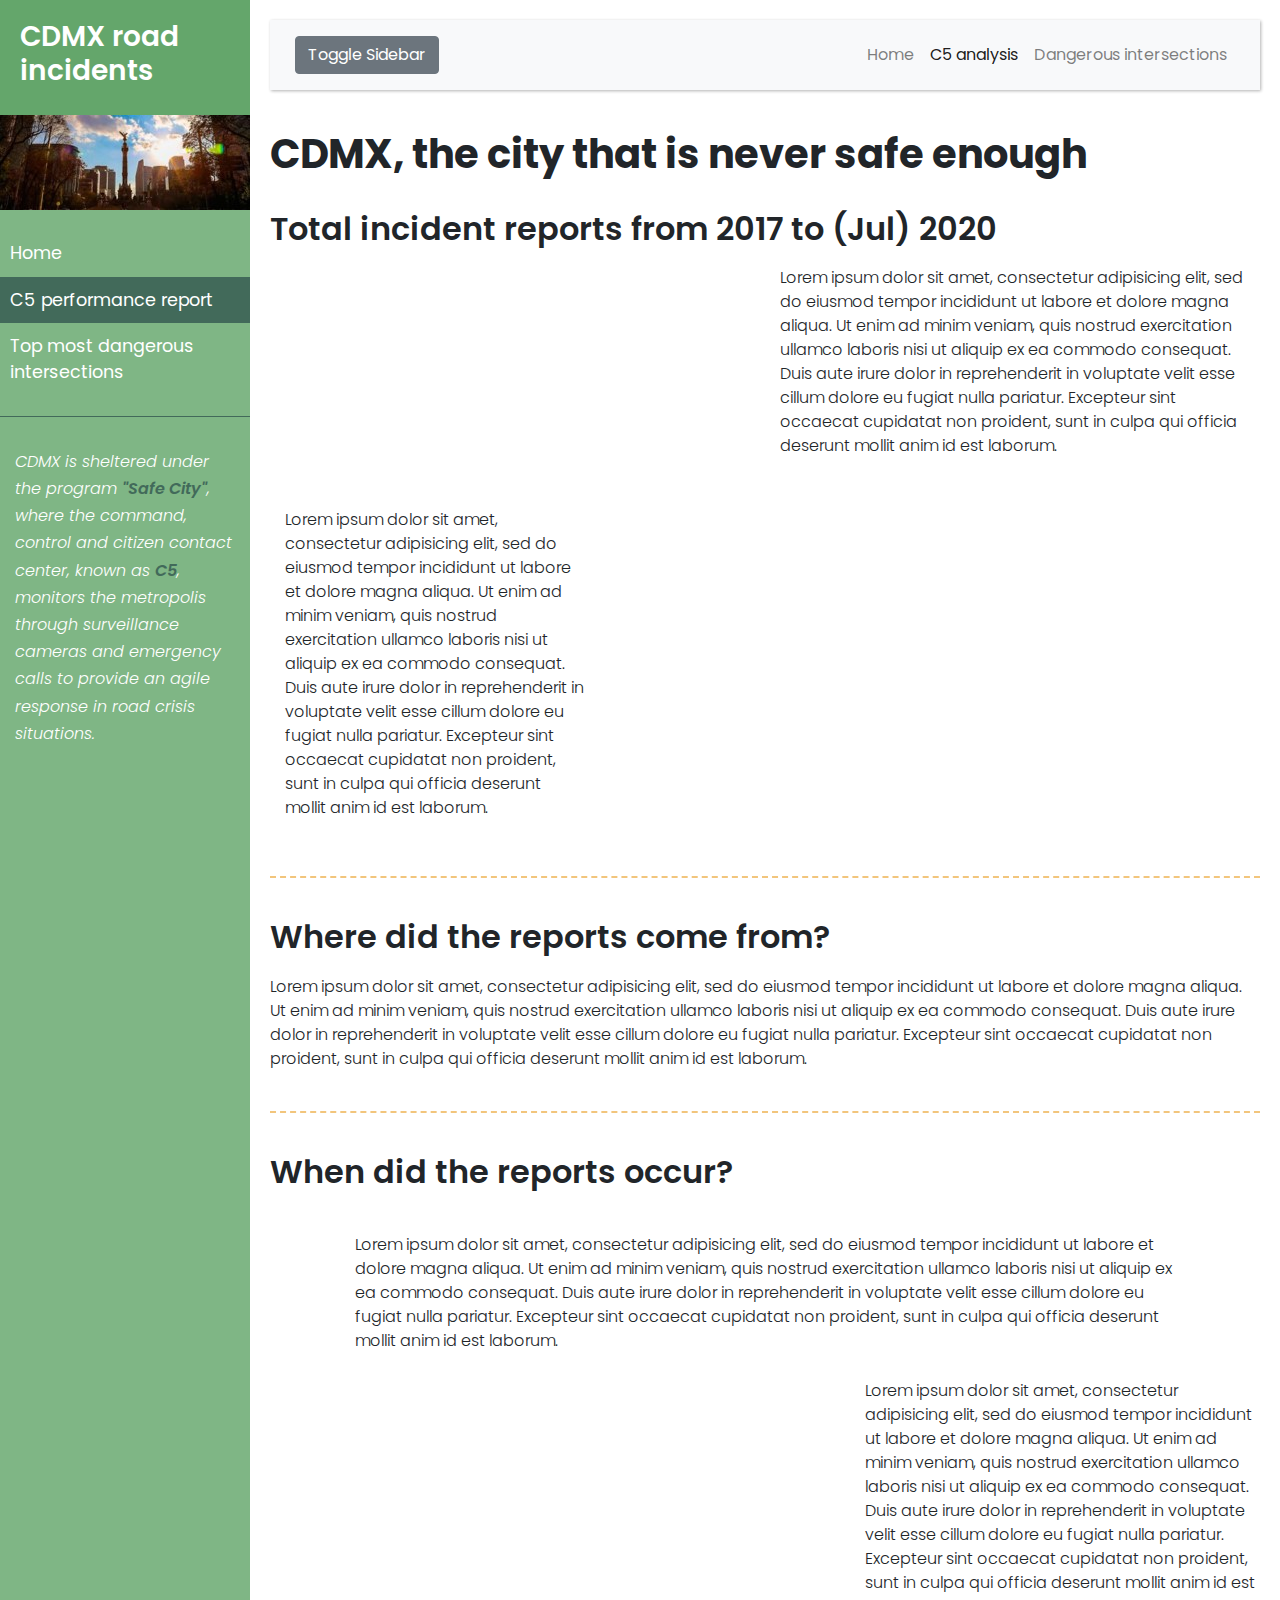
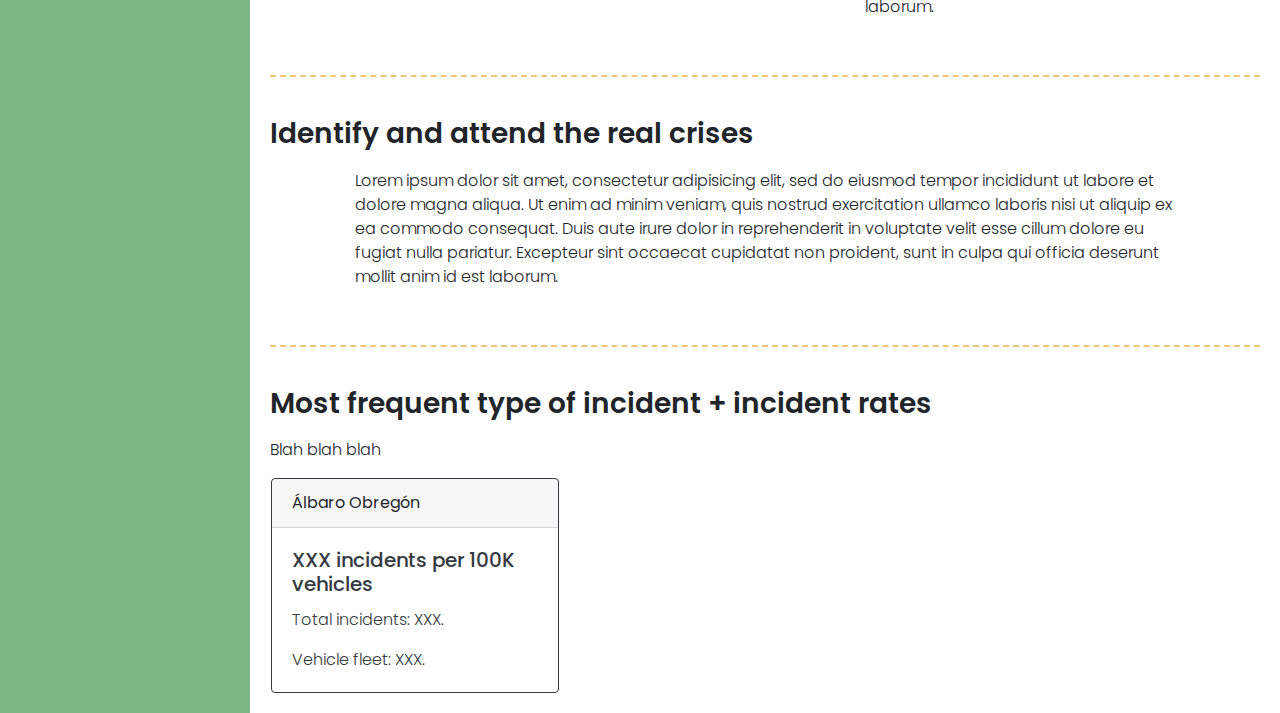
==== analysis.html @ 60d1f29e "html files, plus static" ====
<!DOCTYPE html>
<html lang="en">
<head>
    <meta charset="UTF-8">
    <meta name="viewport" content="width=device-width, initial-scale=1.0">
    <!-- CSS only -->
    <link rel="stylesheet" href="https://stackpath.bootstrapcdn.com/bootstrap/4.5.2/css/bootstrap.min.css" integrity="sha384-JcKb8q3iqJ61gNV9KGb8thSsNjpSL0n8PARn9HuZOnIxN0hoP+VmmDGMN5t9UJ0Z" crossorigin="anonymous">
<link rel="stylesheet" href="static/css/style.css">

<!-- JS, Popper.js, and jQuery -->
<script src="https://code.jquery.com/jquery-3.5.1.slim.min.js" integrity="sha384-DfXdz2htPH0lsSSs5nCTpuj/zy4C+OGpamoFVy38MVBnE+IbbVYUew+OrCXaRkfj" crossorigin="anonymous"></script>
<script src="https://cdn.jsdelivr.net/npm/popper.js@1.16.1/dist/umd/popper.min.js" integrity="sha384-9/reFTGAW83EW2RDu2S0VKaIzap3H66lZH81PoYlFhbGU+6BZp6G7niu735Sk7lN" crossorigin="anonymous"></script>
<script src="https://stackpath.bootstrapcdn.com/bootstrap/4.5.2/js/bootstrap.min.js" integrity="sha384-B4gt1jrGC7Jh4AgTPSdUtOBvfO8shuf57BaghqFfPlYxofvL8/KUEfYiJOMMV+rV" crossorigin="anonymous"></script>
    <title>C5 analysis</title>
</head>
<body>
    <!-- <nav class="navbar navbar-expand-lg navbar-dark bg-primary fixed-top"></nav> -->
    <div class="wrapper">

        <!-- SIDEBAR -->
        <nav id="sidebar">
            <div class="sidebar-header">
                <h3>CDMX road incidents</h3>
            </div>
            <img src="static/assets/cdmx2.jpg" alt="">
            <ul class="list-unstyled components">
                <li>
                    <a href="#">Home</a>
                </li>
                <li class="active">
                    <a href="#">C5 performance report</a>
                </li>
                <li>
                    <a href="#">Top most dangerous intersections</a>
                </li>
            </ul>
            <div>
                <p>CDMX is sheltered under the program <b style="color: #426A5A; font-weight: 600;">"Safe City"</b>, where the command, 
                    control and citizen contact center, known as <b style="color: #426A5A; font-weight: 600;">C5</b>, monitors the metropolis 
                    through surveillance cameras and emergency calls to provide an agile response 
                    in road crisis situations.
                </p>
            </div>
        </nav>
    
        <!-- PAGE CONTENT -->
        <div id="content">
            <!-- NAVBAR-->
            <nav class="navbar navbar-expand-lg navbar-light bg-light">
                <div class="container-fluid">
                    <button type="button" id="sidebarCollapse" class="btn btn-secondary">
                        <span>Toggle Sidebar</span>
                    </button>
                    <button class="btn btn-dark d-inline-block d-lg-none ml-auto" type="button" data-toggle="collapse" data-target="#navbarSupportedContent" aria-controls="navbarSupportedContent" aria-expanded="false" aria-label="Toggle navigation">
                        <svg class="svg-inline--fa fa-align-justify fa-w-14" aria-hidden="true" data-prefix="fas" data-icon="align-justify" role="img" xmlns="http://www.w3.org/2000/svg" viewBox="0 0 448 512" data-fa-i2svg=""><path fill="currentColor" d="M0 84V44c0-8.837 7.163-16 16-16h416c8.837 0 16 7.163 16 16v40c0 8.837-7.163 16-16 16H16c-8.837 0-16-7.163-16-16zm16 144h416c8.837 0 16-7.163 16-16v-40c0-8.837-7.163-16-16-16H16c-8.837 0-16 7.163-16 16v40c0 8.837 7.163 16 16 16zm0 256h416c8.837 0 16-7.163 16-16v-40c0-8.837-7.163-16-16-16H16c-8.837 0-16 7.163-16 16v40c0 8.837 7.163 16 16 16zm0-128h416c8.837 0 16-7.163 16-16v-40c0-8.837-7.163-16-16-16H16c-8.837 0-16 7.163-16 16v40c0 8.837 7.163 16 16 16z"></path></svg><!-- <i class="fas fa-align-justify"></i> -->
                    </button>

                    <div class="collapse navbar-collapse" id="navbarSupportedContent">
                        <ul class="nav navbar-nav ml-auto">
                            <li class="nav-item">
                                <a class="nav-link" href="#">Home</a>
                            </li>
                            <li class="nav-item active">
                                <a class="nav-link" href="#">C5 analysis</a>
                            </li>
                            <li class="nav-item">
                                <a class="nav-link" href="#">Dangerous intersections</a>
                            </li>
                        </ul>
                    </div>
                </div>
            </nav>

            <!-- C5 ANALYSIS-->

            <h1>CDMX, the city that is never safe enough</h1>
            <br>
            <h2>Total incident reports from 2017 to (Jul) 2020</h2>
            <div class="container">

                <div class="row">
                    <div class="col-md-6">
                        <div class='tableauPlaceholder' id='viz1598676730925' style='position: relative'><noscript><a href='#'><img alt=' ' src='https:&#47;&#47;public.tableau.com&#47;static&#47;images&#47;Ra&#47;Radials_FV&#47;radial_year&#47;1_rss.png' style='border: none' /></a></noscript><object class='tableauViz'  style='display:none;'><param name='host_url' value='https%3A%2F%2Fpublic.tableau.com%2F' /> <param name='embed_code_version' value='3' /> <param name='site_root' value='' /><param name='name' value='Radials_FV&#47;radial_year' /><param name='tabs' value='no' /><param name='toolbar' value='no' /><param name='static_image' value='https:&#47;&#47;public.tableau.com&#47;static&#47;images&#47;Ra&#47;Radials_FV&#47;radial_year&#47;1.png' /> <param name='animate_transition' value='yes' /><param name='display_static_image' value='no' /><param name='display_spinner' value='no' /><param name='display_overlay' value='no' /><param name='display_count' value='no' /><param name='language' value='en' /><param name='filter' value='publish=no' /></object></div>                <script type='text/javascript'>                    var divElement = document.getElementById('viz1598676730925');                    var vizElement = divElement.getElementsByTagName('object')[0];                    vizElement.style.width='507px';vizElement.style.height='507px';                    var scriptElement = document.createElement('script');                    scriptElement.src = 'https://public.tableau.com/javascripts/api/viz_v1.js';                    vizElement.parentNode.insertBefore(scriptElement, vizElement);                </script>
                    </div>
                    <div class="col-md-6 my-auto">
                        <p>Lorem ipsum dolor sit amet, consectetur adipisicing elit, sed do eiusmod
                            tempor incididunt ut labore et dolore magna aliqua. Ut enim ad minim veniam, 
                            quis nostrud exercitation ullamco laboris nisi ut aliquip ex ea commodo consequat. 
                            Duis aute irure dolor in reprehenderit in voluptate velit esse cillum dolore eu 
                            fugiat nulla pariatur. Excepteur sint occaecat cupidatat non proident, sunt in 
                            culpa qui officia deserunt mollit anim id est laborum.
                       </p>
                    </div>
                </div>
                <br>
                <div class="row">
                    <div class="col-md-4 my-auto">
                        <p>Lorem ipsum dolor sit amet, consectetur adipisicing elit, sed do eiusmod
                             tempor incididunt ut labore et dolore magna aliqua. Ut enim ad minim veniam, 
                             quis nostrud exercitation ullamco laboris nisi ut aliquip ex ea commodo consequat. 
                             Duis aute irure dolor in reprehenderit in voluptate velit esse cillum dolore eu 
                             fugiat nulla pariatur. Excepteur sint occaecat cupidatat non proident, sunt in 
                             culpa qui officia deserunt mollit anim id est laborum.
                        </p>
                    </div>
                    <div class="col-md-8">
                        <div class='tableauPlaceholder' id='viz1598669235668' style='position: relative'><noscript><a href='#'><img alt=' ' src='https:&#47;&#47;public.tableau.com&#47;static&#47;images&#47;Ra&#47;Radials_FV&#47;radial_class&#47;1_rss.png' style='border: none' /></a></noscript><object class='tableauViz'  style='display:none;'><param name='host_url' value='https%3A%2F%2Fpublic.tableau.com%2F' /> <param name='embed_code_version' value='3' /> <param name='site_root' value='' /><param name='name' value='Radials_FV&#47;radial_class' /><param name='tabs' value='no' /><param name='toolbar' value='yes' /><param name='static_image' value='https:&#47;&#47;public.tableau.com&#47;static&#47;images&#47;Ra&#47;Radials_FV&#47;radial_class&#47;1.png' /> <param name='animate_transition' value='yes' /><param name='display_static_image' value='yes' /><param name='display_spinner' value='yes' /><param name='display_overlay' value='yes' /><param name='display_count' value='yes' /><param name='language' value='es' /><param name='filter' value='publish=yes' /></object></div>                <script type='text/javascript'>                    var divElement = document.getElementById('viz1598669235668');                    var vizElement = divElement.getElementsByTagName('object')[0];                    vizElement.style.width='100%';vizElement.style.height=(divElement.offsetWidth*0.75)+'px';                    var scriptElement = document.createElement('script');                    scriptElement.src = 'https://public.tableau.com/javascripts/api/viz_v1.js';                    vizElement.parentNode.insertBefore(scriptElement, vizElement);                </script>
                    </div>
                </div>
            </div>
            
            
            <div class="line"></div>

            <h2>Where did the reports come from?</h2>
            <div class="row">
                <div class="col-md-6 mx-auto">
                    <div class='tableauPlaceholder' id='viz1598680103044' style='position: relative'><noscript><a href='#'><img alt=' ' src='https:&#47;&#47;public.tableau.com&#47;static&#47;images&#47;cd&#47;cdmx_incidents_1720&#47;aid_channel&#47;1_rss.png' style='border: none' /></a></noscript><object class='tableauViz'  style='display:none;'><param name='host_url' value='https%3A%2F%2Fpublic.tableau.com%2F' /> <param name='embed_code_version' value='3' /> <param name='site_root' value='' /><param name='name' value='cdmx_incidents_1720&#47;aid_channel' /><param name='tabs' value='no' /><param name='toolbar' value='yes' /><param name='static_image' value='https:&#47;&#47;public.tableau.com&#47;static&#47;images&#47;cd&#47;cdmx_incidents_1720&#47;aid_channel&#47;1.png' /> <param name='animate_transition' value='yes' /><param name='display_static_image' value='yes' /><param name='display_spinner' value='yes' /><param name='display_overlay' value='yes' /><param name='display_count' value='yes' /><param name='language' value='es' /></object></div>                <script type='text/javascript'>                    var divElement = document.getElementById('viz1598680103044');                    var vizElement = divElement.getElementsByTagName('object')[0];                    vizElement.style.width='100%';vizElement.style.height=(divElement.offsetWidth*0.75)+'px';                    var scriptElement = document.createElement('script');                    scriptElement.src = 'https://public.tableau.com/javascripts/api/viz_v1.js';                    vizElement.parentNode.insertBefore(scriptElement, vizElement);                </script>
                </div>
            </div>
            <p>Lorem ipsum dolor sit amet, consectetur adipisicing elit, sed do eiusmod tempor incididunt ut
                 labore et dolore magna aliqua. Ut enim ad minim veniam, quis nostrud exercitation ullamco 
                 laboris nisi ut aliquip ex ea commodo consequat. Duis aute irure dolor in reprehenderit in
                  voluptate velit esse cillum dolore eu fugiat nulla pariatur. Excepteur sint occaecat cupidatat 
                  non proident, sunt in culpa qui officia deserunt mollit anim id est laborum.</p>

            <div class="line"></div>

            <h2>When did the reports occur?</h2>
            <div class="row">
                <div class="col-md-12 mx-auto">
                    <div class='tableauPlaceholder' id='viz1598680980077' style='position: relative'><noscript><a href='#'><img alt=' ' src='https:&#47;&#47;public.tableau.com&#47;static&#47;images&#47;cd&#47;cdmx_incidents_1720&#47;emergency_month&#47;1_rss.png' style='border: none' /></a></noscript><object class='tableauViz'  style='display:none;'><param name='host_url' value='https%3A%2F%2Fpublic.tableau.com%2F' /> <param name='embed_code_version' value='3' /> <param name='site_root' value='' /><param name='name' value='cdmx_incidents_1720&#47;emergency_month' /><param name='tabs' value='no' /><param name='toolbar' value='yes' /><param name='static_image' value='https:&#47;&#47;public.tableau.com&#47;static&#47;images&#47;cd&#47;cdmx_incidents_1720&#47;emergency_month&#47;1.png' /> <param name='animate_transition' value='yes' /><param name='display_static_image' value='yes' /><param name='display_spinner' value='yes' /><param name='display_overlay' value='yes' /><param name='display_count' value='yes' /><param name='language' value='es' /><param name='filter' value='publish=yes' /></object></div>                <script type='text/javascript'>                    var divElement = document.getElementById('viz1598680980077');                    var vizElement = divElement.getElementsByTagName('object')[0];                    vizElement.style.width='1000px';vizElement.style.height=(divElement.offsetWidth*0.5)+'px';                    var scriptElement = document.createElement('script');                    scriptElement.src = 'https://public.tableau.com/javascripts/api/viz_v1.js';                    vizElement.parentNode.insertBefore(scriptElement, vizElement);                </script>
                </div>
            </div>
            <br>
            <div class="row">
                <div class="col-md-10 mx-auto">
                    <p>Lorem ipsum dolor sit amet, consectetur adipisicing elit, sed do eiusmod tempor incididunt ut 
                        labore et dolore magna aliqua. Ut enim ad minim veniam, quis nostrud exercitation ullamco 
                        laboris nisi ut aliquip ex ea commodo consequat. Duis aute irure dolor in reprehenderit in 
                        voluptate velit esse cillum dolore eu fugiat nulla pariatur. Excepteur sint occaecat cupidatat 
                        non proident, sunt in culpa qui officia deserunt mollit anim id est laborum.</p>
                </div>
            </div>

            <div class="row">
                <div class="col-md-7">
                    <div class='tableauPlaceholder' id='viz1598681208958' style='position: relative'><noscript><a href='#'><img alt=' ' src='https:&#47;&#47;public.tableau.com&#47;static&#47;images&#47;cd&#47;cdmx_incidents_1720&#47;emergency_hour&#47;1_rss.png' style='border: none' /></a></noscript><object class='tableauViz'  style='display:none;'><param name='host_url' value='https%3A%2F%2Fpublic.tableau.com%2F' /> <param name='embed_code_version' value='3' /> <param name='site_root' value='' /><param name='name' value='cdmx_incidents_1720&#47;emergency_hour' /><param name='tabs' value='no' /><param name='toolbar' value='yes' /><param name='static_image' value='https:&#47;&#47;public.tableau.com&#47;static&#47;images&#47;cd&#47;cdmx_incidents_1720&#47;emergency_hour&#47;1.png' /> <param name='animate_transition' value='yes' /><param name='display_static_image' value='yes' /><param name='display_spinner' value='yes' /><param name='display_overlay' value='yes' /><param name='display_count' value='yes' /><param name='language' value='es' /><param name='filter' value='publish=yes' /></object></div>                <script type='text/javascript'>                    var divElement = document.getElementById('viz1598681208958');                    var vizElement = divElement.getElementsByTagName('object')[0];                    vizElement.style.width='100%';vizElement.style.height=(divElement.offsetWidth*0.6)+'px';                    var scriptElement = document.createElement('script');                    scriptElement.src = 'https://public.tableau.com/javascripts/api/viz_v1.js';                    vizElement.parentNode.insertBefore(scriptElement, vizElement);                </script>

                </div>
                <div class="col-md-5 my-auto">
                    <p>Lorem ipsum dolor sit amet, consectetur adipisicing elit, sed do eiusmod tempor 
                        incididunt ut labore et dolore magna aliqua. Ut enim ad minim veniam, quis nostrud 
                        exercitation ullamco laboris nisi ut aliquip ex ea commodo consequat. Duis aute 
                        irure dolor in reprehenderit in voluptate velit esse cillum dolore eu fugiat nulla 
                        pariatur. Excepteur sint occaecat cupidatat non proident, sunt in culpa qui officia 
                        deserunt mollit anim id est laborum.</p>

                </div>
            </div>

            <div class="line"></div>

            <h3>Identify and attend the real crises</h3>
            <div class="row">
                <div class="col-md-12">
                    <div class='tableauPlaceholder' id='viz1598716352541' style='position: relative'><noscript><a href='#'><img alt=' ' src='https:&#47;&#47;public.tableau.com&#47;static&#47;images&#47;cd&#47;cdmx_incidents_1720&#47;_reports&#47;1_rss.png' style='border: none' /></a></noscript><object class='tableauViz'  style='display:none;'><param name='host_url' value='https%3A%2F%2Fpublic.tableau.com%2F' /> <param name='embed_code_version' value='3' /> <param name='site_root' value='' /><param name='name' value='cdmx_incidents_1720&#47;_reports' /><param name='tabs' value='no' /><param name='toolbar' value='yes' /><param name='static_image' value='https:&#47;&#47;public.tableau.com&#47;static&#47;images&#47;cd&#47;cdmx_incidents_1720&#47;_reports&#47;1.png' /> <param name='animate_transition' value='yes' /><param name='display_static_image' value='yes' /><param name='display_spinner' value='yes' /><param name='display_overlay' value='yes' /><param name='display_count' value='yes' /><param name='language' value='es' /><param name='filter' value='publish=yes' /></object></div>                <script type='text/javascript'>                    var divElement = document.getElementById('viz1598716352541');                    var vizElement = divElement.getElementsByTagName('object')[0];                    vizElement.style.width='100%';vizElement.style.height=(divElement.offsetWidth*0.33)+'px';                    var scriptElement = document.createElement('script');                    scriptElement.src = 'https://public.tableau.com/javascripts/api/viz_v1.js';                    vizElement.parentNode.insertBefore(scriptElement, vizElement);                </script>
                </div>
            </div>
            <div class="row">
                <div class="col-md-12">
                    <div class='tableauPlaceholder' id='viz1598716733438' style='position: relative'><noscript><a href='#'><img alt=' ' src='https:&#47;&#47;public.tableau.com&#47;static&#47;images&#47;cd&#47;cdmx_incidents_1720&#47;_time&#47;1_rss.png' style='border: none' /></a></noscript><object class='tableauViz'  style='display:none;'><param name='host_url' value='https%3A%2F%2Fpublic.tableau.com%2F' /> <param name='embed_code_version' value='3' /> <param name='site_root' value='' /><param name='name' value='cdmx_incidents_1720&#47;_time' /><param name='tabs' value='no' /><param name='toolbar' value='yes' /><param name='static_image' value='https:&#47;&#47;public.tableau.com&#47;static&#47;images&#47;cd&#47;cdmx_incidents_1720&#47;_time&#47;1.png' /> <param name='animate_transition' value='yes' /><param name='display_static_image' value='yes' /><param name='display_spinner' value='yes' /><param name='display_overlay' value='yes' /><param name='display_count' value='yes' /><param name='language' value='es' /></object></div>                <script type='text/javascript'>                    var divElement = document.getElementById('viz1598716733438');                    var vizElement = divElement.getElementsByTagName('object')[0];                    vizElement.style.width='100%';vizElement.style.height=(divElement.offsetWidth*0.33)+'px';                    var scriptElement = document.createElement('script');                    scriptElement.src = 'https://public.tableau.com/javascripts/api/viz_v1.js';                    vizElement.parentNode.insertBefore(scriptElement, vizElement);                </script>
                </div>
            </div>
            <div class="row">
                <div class="col-md-10 mx-auto">
                    <p>Lorem ipsum dolor sit amet, consectetur adipisicing elit, sed do eiusmod tempor 
                        incididunt ut labore et dolore magna aliqua. Ut enim ad minim veniam, quis nostrud exercitation 
                        ullamco laboris nisi ut aliquip ex ea commodo consequat. Duis aute irure dolor in 
                        reprehenderit in voluptate velit esse cillum dolore eu fugiat nulla pariatur. Excepteur 
                        sint occaecat cupidatat non proident, sunt in culpa qui officia deserunt mollit anim id 
                        est laborum.
                    </p>
                </div>
            </div>

            <div class="line"></div>

            <h3>Most frequent type of incident + incident rates</h3>
            <div class="row">
                <div class="col-md-1"></div>
                <div class="col-md-5">
                    <div class='tableauPlaceholder' id='viz1598720124982' style='position: relative'><noscript><a href='#'><img alt=' ' src='https:&#47;&#47;public.tableau.com&#47;static&#47;images&#47;wa&#47;waffle_incidents&#47;waffle17-19&#47;1_rss.png' style='border: none' /></a></noscript><object class='tableauViz'  style='display:none;'><param name='host_url' value='https%3A%2F%2Fpublic.tableau.com%2F' /> <param name='embed_code_version' value='3' /> <param name='site_root' value='' /><param name='name' value='waffle_incidents&#47;waffle17-19' /><param name='tabs' value='no' /><param name='toolbar' value='yes' /><param name='static_image' value='https:&#47;&#47;public.tableau.com&#47;static&#47;images&#47;wa&#47;waffle_incidents&#47;waffle17-19&#47;1.png' /> <param name='animate_transition' value='yes' /><param name='display_static_image' value='yes' /><param name='display_spinner' value='yes' /><param name='display_overlay' value='yes' /><param name='display_count' value='yes' /><param name='language' value='es' /><param name='filter' value='publish=yes' /></object></div>                <script type='text/javascript'>                    var divElement = document.getElementById('viz1598720124982');                    var vizElement = divElement.getElementsByTagName('object')[0];                    vizElement.style.width='100%';vizElement.style.height=(divElement.offsetWidth*0.75)+'px';                    var scriptElement = document.createElement('script');                    scriptElement.src = 'https://public.tableau.com/javascripts/api/viz_v1.js';                    vizElement.parentNode.insertBefore(scriptElement, vizElement);                </script>

                </div>
                <div class="col-md-5">
                    <div class='tableauPlaceholder' id='viz1598720246708' style='position: relative'><noscript><a href='#'><img alt=' ' src='https:&#47;&#47;public.tableau.com&#47;static&#47;images&#47;wa&#47;waffle_incidents&#47;waffle20&#47;1_rss.png' style='border: none' /></a></noscript><object class='tableauViz'  style='display:none;'><param name='host_url' value='https%3A%2F%2Fpublic.tableau.com%2F' /> <param name='embed_code_version' value='3' /> <param name='site_root' value='' /><param name='name' value='waffle_incidents&#47;waffle20' /><param name='tabs' value='no' /><param name='toolbar' value='yes' /><param name='static_image' value='https:&#47;&#47;public.tableau.com&#47;static&#47;images&#47;wa&#47;waffle_incidents&#47;waffle20&#47;1.png' /> <param name='animate_transition' value='yes' /><param name='display_static_image' value='yes' /><param name='display_spinner' value='yes' /><param name='display_overlay' value='yes' /><param name='display_count' value='yes' /><param name='language' value='es' /><param name='filter' value='publish=yes' /></object></div>                <script type='text/javascript'>                    var divElement = document.getElementById('viz1598720246708');                    var vizElement = divElement.getElementsByTagName('object')[0];                    vizElement.style.width='100%';vizElement.style.height=(divElement.offsetWidth*0.75)+'px';                    var scriptElement = document.createElement('script');                    scriptElement.src = 'https://public.tableau.com/javascripts/api/viz_v1.js';                    vizElement.parentNode.insertBefore(scriptElement, vizElement);                </script>
                </div>
                <div class="col-md-1"></div>
            </div>
            <div class="row">
                <div class="col-md-8">
                    <p>Blah blah blah</p>
                </div>
            </div>
            <div class="row">
                <div class="card border-dark mx-3" style="max-width: 18rem;">
                    <div class="card-header">Álbaro Obregón</div>
                    <div class="card-body text-dark">
                      <h5 class="card-title">XXX incidents per 100K vehicles</h5>
                      <p class="card-text">Total incidents: XXX.</p>
                      <p class="card-text">Vehicle fleet: XXX.</p>
                    </div>
                  </div>
            </div>


            
        </div>
    
    </div>   

    <script type="text/javascript">
        $(document).ready(function () {
            $('#sidebarCollapse').on('click', function () {
                $('#sidebar').toggleClass('active');
            });
        });
    </script>



</body>
</html>
---- static/css/style.css ----
@import url('https://fonts.googleapis.com/css2?family=Poppins:ital,wght@0,100;0,200;0,300;0,400;0,500;0,600;0,700;1,200;1,300;1,400&display=swap');


body {
    font-family: 'Poppins', sans-serif;
    background: ##ededed;
}

h1 {
    font-family: 'Poppins', sans-serif;
    font-weight: 700;
}

h2, h3 {
    font-family: 'Poppins', sans-serif;
    font-weight: 600;
}

p {
    font-family: 'Poppins', sans-serif;
    font-weight: 300;
    margin-top: 10px;
}

.container {
    margin: 0px;
}

.navbar {
    padding: 15px 10px;
    background: #fff;
    border: none;
    border-radius: 0;
    margin-bottom: 40px;
    box-shadow: 1px 1px 3px rgba(0, 0, 0, 0.3);
}

.line {
    width: 100%;
    height: 1px;
    border-bottom: 2px dashed #F2C57C;
    margin: 40px 0;
}


/* === SIDEBAR STYLING === */

.wrapper{
    display: flex;
    width: 100%;
    align-items: stretch;
}

#sidebar {
    min-width: 250px;
    max-width: 250px;
    min-height: 100vh;
    background: #7FB685;
    color: #fff;
    transition: all 0.3s;
}

#sidebar.active {
    margin-left: -250px;
}

#sidebar .sidebar-header {
    padding: 20px;
    background: #64A66B;
}

#sidebar p {
    font-family: 'Poppins', sans-serif;
    font-style: italic;
    font-size: 1em;
    font-weight: 300;
    line-height: 1.7em;
    color: #ffffff;
    padding: 15px;
}

#sidebar ul.components {
    padding: 20px 0;
    border-bottom: 1px solid #426A5A;
}

#sidebar ul p {
    color: #fff;
    padding: 15px;
}

/* !!! */
#sidebar ul li a {
    padding: 10px;
    font-size: 1.1em;
    display: block;
}

#sidebar ul li a:hover {
    color: #7FB685;
    background: #426A5A;
}

#sidebar ul li.active > a, a[aria-expanded="true"] {
    color: #fff;
    background: #426A5A;
}

a, a:hover, a:focus {
    color: inherit;
    text-decoration: none;
    transition: all 0.3s;
}

/* === CONTENT === */
#content {
    width: 100%;
    padding: 20px;
    min-height: 100vh;
    transition: all 0.3s;
}


/* === MEDIA === */

@media (max-width: 768px) {
    #sidebar {
        margin-left: -250px;
    }
    #sidebar.active {
        margin-left: 0;
    }
}
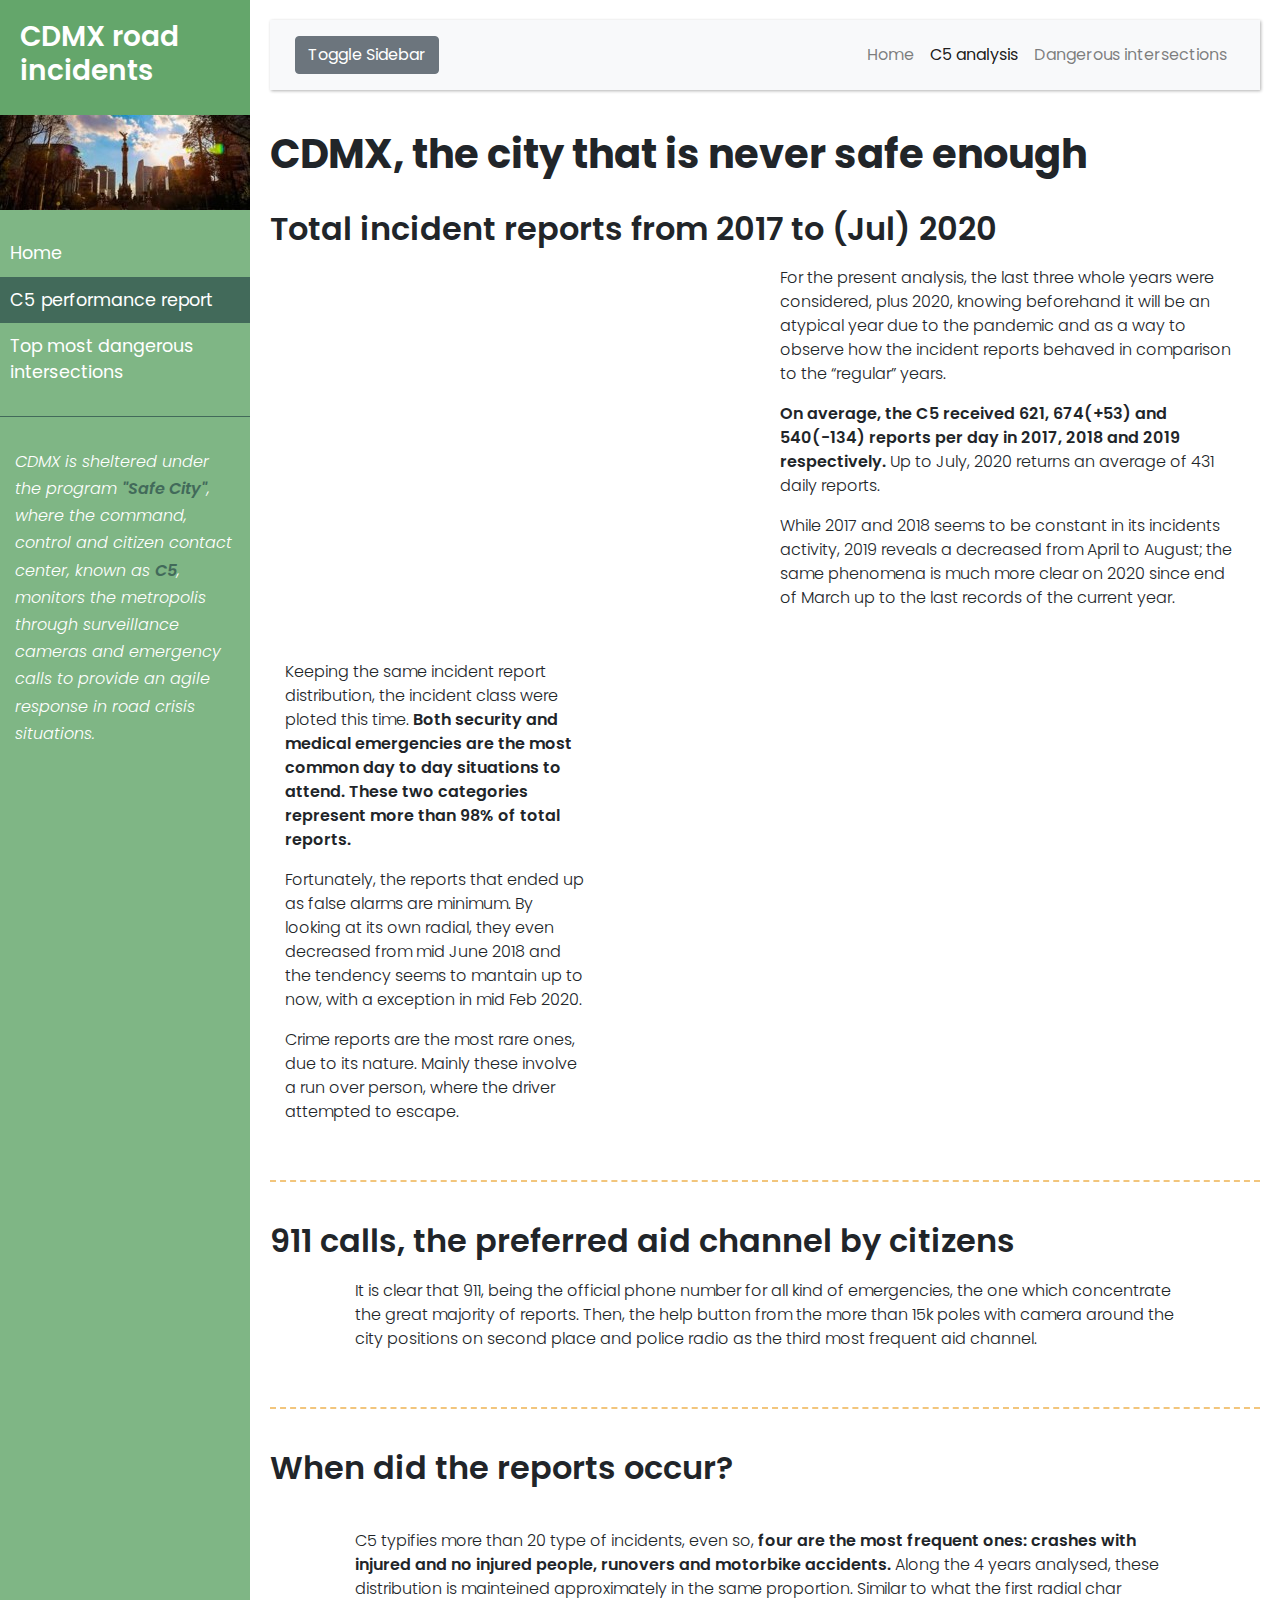
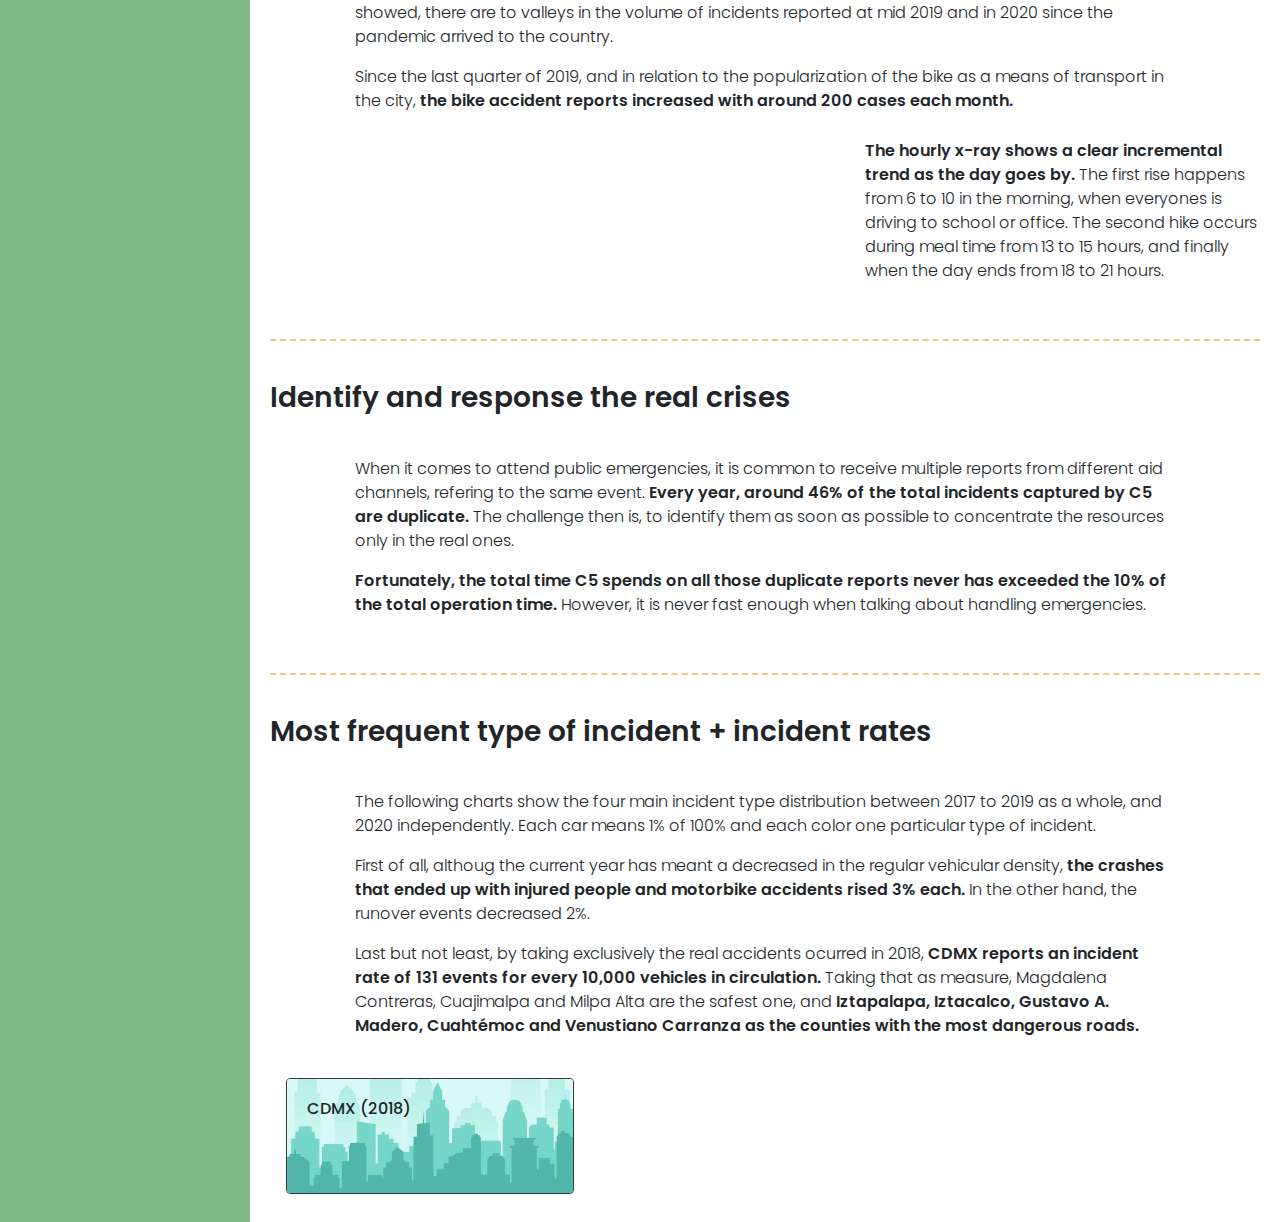
==== commit d12795af: "analysis page completed" ====
--- a/analysis.html
+++ b/analysis.html
@@ -5,12 +5,13 @@
     <meta name="viewport" content="width=device-width, initial-scale=1.0">
     <!-- CSS only -->
     <link rel="stylesheet" href="https://stackpath.bootstrapcdn.com/bootstrap/4.5.2/css/bootstrap.min.css" integrity="sha384-JcKb8q3iqJ61gNV9KGb8thSsNjpSL0n8PARn9HuZOnIxN0hoP+VmmDGMN5t9UJ0Z" crossorigin="anonymous">
-<link rel="stylesheet" href="static/css/style.css">
-
-<!-- JS, Popper.js, and jQuery -->
-<script src="https://code.jquery.com/jquery-3.5.1.slim.min.js" integrity="sha384-DfXdz2htPH0lsSSs5nCTpuj/zy4C+OGpamoFVy38MVBnE+IbbVYUew+OrCXaRkfj" crossorigin="anonymous"></script>
-<script src="https://cdn.jsdelivr.net/npm/popper.js@1.16.1/dist/umd/popper.min.js" integrity="sha384-9/reFTGAW83EW2RDu2S0VKaIzap3H66lZH81PoYlFhbGU+6BZp6G7niu735Sk7lN" crossorigin="anonymous"></script>
-<script src="https://stackpath.bootstrapcdn.com/bootstrap/4.5.2/js/bootstrap.min.js" integrity="sha384-B4gt1jrGC7Jh4AgTPSdUtOBvfO8shuf57BaghqFfPlYxofvL8/KUEfYiJOMMV+rV" crossorigin="anonymous"></script>
+    <link rel="stylesheet" href="static/css/style.css">
+
+    <!-- JS, Popper.js, and jQuery -->
+    <script src="https://code.jquery.com/jquery-3.5.1.slim.min.js" integrity="sha384-DfXdz2htPH0lsSSs5nCTpuj/zy4C+OGpamoFVy38MVBnE+IbbVYUew+OrCXaRkfj" crossorigin="anonymous"></script>
+    <script src="https://cdn.jsdelivr.net/npm/popper.js@1.16.1/dist/umd/popper.min.js" integrity="sha384-9/reFTGAW83EW2RDu2S0VKaIzap3H66lZH81PoYlFhbGU+6BZp6G7niu735Sk7lN" crossorigin="anonymous"></script>
+    <script src="https://stackpath.bootstrapcdn.com/bootstrap/4.5.2/js/bootstrap.min.js" integrity="sha384-B4gt1jrGC7Jh4AgTPSdUtOBvfO8shuf57BaghqFfPlYxofvL8/KUEfYiJOMMV+rV" crossorigin="anonymous"></script>
+    <script src="https://d3js.org/d3.v5.min.js"></script>
     <title>C5 analysis</title>
 </head>
 <body>
@@ -83,103 +84,100 @@
                         <div class='tableauPlaceholder' id='viz1598676730925' style='position: relative'><noscript><a href='#'><img alt=' ' src='https:&#47;&#47;public.tableau.com&#47;static&#47;images&#47;Ra&#47;Radials_FV&#47;radial_year&#47;1_rss.png' style='border: none' /></a></noscript><object class='tableauViz'  style='display:none;'><param name='host_url' value='https%3A%2F%2Fpublic.tableau.com%2F' /> <param name='embed_code_version' value='3' /> <param name='site_root' value='' /><param name='name' value='Radials_FV&#47;radial_year' /><param name='tabs' value='no' /><param name='toolbar' value='no' /><param name='static_image' value='https:&#47;&#47;public.tableau.com&#47;static&#47;images&#47;Ra&#47;Radials_FV&#47;radial_year&#47;1.png' /> <param name='animate_transition' value='yes' /><param name='display_static_image' value='no' /><param name='display_spinner' value='no' /><param name='display_overlay' value='no' /><param name='display_count' value='no' /><param name='language' value='en' /><param name='filter' value='publish=no' /></object></div>                <script type='text/javascript'>                    var divElement = document.getElementById('viz1598676730925');                    var vizElement = divElement.getElementsByTagName('object')[0];                    vizElement.style.width='507px';vizElement.style.height='507px';                    var scriptElement = document.createElement('script');                    scriptElement.src = 'https://public.tableau.com/javascripts/api/viz_v1.js';                    vizElement.parentNode.insertBefore(scriptElement, vizElement);                </script>
                     </div>
                     <div class="col-md-6 my-auto">
-                        <p>Lorem ipsum dolor sit amet, consectetur adipisicing elit, sed do eiusmod
-                            tempor incididunt ut labore et dolore magna aliqua. Ut enim ad minim veniam, 
-                            quis nostrud exercitation ullamco laboris nisi ut aliquip ex ea commodo consequat. 
-                            Duis aute irure dolor in reprehenderit in voluptate velit esse cillum dolore eu 
-                            fugiat nulla pariatur. Excepteur sint occaecat cupidatat non proident, sunt in 
-                            culpa qui officia deserunt mollit anim id est laborum.
-                       </p>
+                        <p>
+                            For the present analysis, the last three whole years were considered, plus 2020, knowing beforehand it will be an atypical year due to the pandemic and as a way to observe how the incident reports behaved in comparison to the “regular” years. 
+                        </p>
+                        <p>
+                            <b style="font-weight: 600;">On average, the C5 received 621, 674(+53) and 540(-134) reports per day in 2017, 2018 and 2019 respectively.</b> Up to July, 2020 returns an average of 431 daily reports.
+                        </p>
+                        <p>
+                            While 2017 and 2018 seems to be constant in its incidents activity, 2019 reveals a decreased from April to August; the same phenomena is much more clear on 2020 since end of March up to the last records of the current year.
+                        </p>
                     </div>
                 </div>
                 <br>
                 <div class="row">
                     <div class="col-md-4 my-auto">
-                        <p>Lorem ipsum dolor sit amet, consectetur adipisicing elit, sed do eiusmod
-                             tempor incididunt ut labore et dolore magna aliqua. Ut enim ad minim veniam, 
-                             quis nostrud exercitation ullamco laboris nisi ut aliquip ex ea commodo consequat. 
-                             Duis aute irure dolor in reprehenderit in voluptate velit esse cillum dolore eu 
-                             fugiat nulla pariatur. Excepteur sint occaecat cupidatat non proident, sunt in 
-                             culpa qui officia deserunt mollit anim id est laborum.
+                        <p>Keeping the same incident report distribution, the incident class were ploted this time. <b style="font-weight: 600;">Both security and medical emergencies are the most common day to day situations to attend. These two categories represent more than 98% of total reports.</b>
+                        </p>
+                        <p>
+                            Fortunately, the reports that ended up as false alarms are minimum. By looking at its own radial, they even decreased from mid June 2018 and the tendency seems to mantain up to now, with a exception in mid Feb 2020.
+                        </p>
+                        <p>
+                            Crime reports are the most rare ones, due to its nature. Mainly these involve a run over person, where the driver attempted to escape.
                         </p>
                     </div>
                     <div class="col-md-8">
-                        <div class='tableauPlaceholder' id='viz1598669235668' style='position: relative'><noscript><a href='#'><img alt=' ' src='https:&#47;&#47;public.tableau.com&#47;static&#47;images&#47;Ra&#47;Radials_FV&#47;radial_class&#47;1_rss.png' style='border: none' /></a></noscript><object class='tableauViz'  style='display:none;'><param name='host_url' value='https%3A%2F%2Fpublic.tableau.com%2F' /> <param name='embed_code_version' value='3' /> <param name='site_root' value='' /><param name='name' value='Radials_FV&#47;radial_class' /><param name='tabs' value='no' /><param name='toolbar' value='yes' /><param name='static_image' value='https:&#47;&#47;public.tableau.com&#47;static&#47;images&#47;Ra&#47;Radials_FV&#47;radial_class&#47;1.png' /> <param name='animate_transition' value='yes' /><param name='display_static_image' value='yes' /><param name='display_spinner' value='yes' /><param name='display_overlay' value='yes' /><param name='display_count' value='yes' /><param name='language' value='es' /><param name='filter' value='publish=yes' /></object></div>                <script type='text/javascript'>                    var divElement = document.getElementById('viz1598669235668');                    var vizElement = divElement.getElementsByTagName('object')[0];                    vizElement.style.width='100%';vizElement.style.height=(divElement.offsetWidth*0.75)+'px';                    var scriptElement = document.createElement('script');                    scriptElement.src = 'https://public.tableau.com/javascripts/api/viz_v1.js';                    vizElement.parentNode.insertBefore(scriptElement, vizElement);                </script>
+                        <div class='tableauPlaceholder' id='viz1598669235668' style='position: relative'><noscript><a href='#'><img alt=' ' src='https:&#47;&#47;public.tableau.com&#47;static&#47;images&#47;Ra&#47;Radials_FV&#47;radial_class&#47;1_rss.png' style='border: none' /></a></noscript><object class='tableauViz'  style='display:none;'><param name='host_url' value='https%3A%2F%2Fpublic.tableau.com%2F' /> <param name='embed_code_version' value='3' /> <param name='site_root' value='' /><param name='name' value='Radials_FV&#47;radial_class' /><param name='tabs' value='no' /><param name='toolbar' value='yes' /><param name='static_image' value='https:&#47;&#47;public.tableau.com&#47;static&#47;images&#47;Ra&#47;Radials_FV&#47;radial_class&#47;1.png' /> <param name='animate_transition' value='yes' /><param name='display_static_image' value='yes' /><param name='display_spinner' value='yes' /><param name='display_overlay' value='yes' /><param name='display_count' value='yes' /><param name='language' value='en' /><param name='filter' value='publish=yes' /></object></div>                <script type='text/javascript'>                    var divElement = document.getElementById('viz1598669235668');                    var vizElement = divElement.getElementsByTagName('object')[0];                    vizElement.style.width='100%';vizElement.style.height=(divElement.offsetWidth*0.75)+'px';                    var scriptElement = document.createElement('script');                    scriptElement.src = 'https://public.tableau.com/javascripts/api/viz_v1.js';                    vizElement.parentNode.insertBefore(scriptElement, vizElement);                </script>
                     </div>
                 </div>
             </div>
             
-            
-            <div class="line"></div>
-
-            <h2>Where did the reports come from?</h2>
-            <div class="row">
-                <div class="col-md-6 mx-auto">
-                    <div class='tableauPlaceholder' id='viz1598680103044' style='position: relative'><noscript><a href='#'><img alt=' ' src='https:&#47;&#47;public.tableau.com&#47;static&#47;images&#47;cd&#47;cdmx_incidents_1720&#47;aid_channel&#47;1_rss.png' style='border: none' /></a></noscript><object class='tableauViz'  style='display:none;'><param name='host_url' value='https%3A%2F%2Fpublic.tableau.com%2F' /> <param name='embed_code_version' value='3' /> <param name='site_root' value='' /><param name='name' value='cdmx_incidents_1720&#47;aid_channel' /><param name='tabs' value='no' /><param name='toolbar' value='yes' /><param name='static_image' value='https:&#47;&#47;public.tableau.com&#47;static&#47;images&#47;cd&#47;cdmx_incidents_1720&#47;aid_channel&#47;1.png' /> <param name='animate_transition' value='yes' /><param name='display_static_image' value='yes' /><param name='display_spinner' value='yes' /><param name='display_overlay' value='yes' /><param name='display_count' value='yes' /><param name='language' value='es' /></object></div>                <script type='text/javascript'>                    var divElement = document.getElementById('viz1598680103044');                    var vizElement = divElement.getElementsByTagName('object')[0];                    vizElement.style.width='100%';vizElement.style.height=(divElement.offsetWidth*0.75)+'px';                    var scriptElement = document.createElement('script');                    scriptElement.src = 'https://public.tableau.com/javascripts/api/viz_v1.js';                    vizElement.parentNode.insertBefore(scriptElement, vizElement);                </script>
-                </div>
-            </div>
-            <p>Lorem ipsum dolor sit amet, consectetur adipisicing elit, sed do eiusmod tempor incididunt ut
-                 labore et dolore magna aliqua. Ut enim ad minim veniam, quis nostrud exercitation ullamco 
-                 laboris nisi ut aliquip ex ea commodo consequat. Duis aute irure dolor in reprehenderit in
-                  voluptate velit esse cillum dolore eu fugiat nulla pariatur. Excepteur sint occaecat cupidatat 
-                  non proident, sunt in culpa qui officia deserunt mollit anim id est laborum.</p>
+            <div class="line"></div>
+
+            <h2>911 calls, the preferred aid channel by citizens</h2>
+            <div class="row">
+                <div class="col-md-8 mx-auto">
+                    <div class='tableauPlaceholder' id='viz1598835925819' style='position: relative'><noscript><a href='#'><img alt=' ' src='https:&#47;&#47;public.tableau.com&#47;static&#47;images&#47;cd&#47;cdmx_incidents_1720&#47;aid_channel&#47;1_rss.png' style='border: none' /></a></noscript><object class='tableauViz'  style='display:none;'><param name='host_url' value='https%3A%2F%2Fpublic.tableau.com%2F' /> <param name='embed_code_version' value='3' /> <param name='site_root' value='' /><param name='name' value='cdmx_incidents_1720&#47;aid_channel' /><param name='tabs' value='no' /><param name='toolbar' value='yes' /><param name='static_image' value='https:&#47;&#47;public.tableau.com&#47;static&#47;images&#47;cd&#47;cdmx_incidents_1720&#47;aid_channel&#47;1.png' /> <param name='animate_transition' value='yes' /><param name='display_static_image' value='yes' /><param name='display_spinner' value='yes' /><param name='display_overlay' value='yes' /><param name='display_count' value='yes' /><param name='language' value='en' /><param name='filter' value='publish=yes' /></object></div>                <script type='text/javascript'>                    var divElement = document.getElementById('viz1598835925819');                    var vizElement = divElement.getElementsByTagName('object')[0];                    vizElement.style.width='100%';vizElement.style.height=(divElement.offsetWidth*0.3)+'px';                    var scriptElement = document.createElement('script');                    scriptElement.src = 'https://public.tableau.com/javascripts/api/viz_v1.js';                    vizElement.parentNode.insertBefore(scriptElement, vizElement);                </script>
+                </div>
+            </div>
+            <div class="row">
+                <div class="col-md-10 mx-auto">
+                    <p>It is clear that 911, being the official phone number for all kind of emergencies, the one which concentrate the great majority of reports. Then, the help button from the more than 15k poles with camera around the city positions on second place and police radio as the third most frequent aid channel.</p>
+                </div>
+            </div>
 
             <div class="line"></div>
 
             <h2>When did the reports occur?</h2>
             <div class="row">
                 <div class="col-md-12 mx-auto">
-                    <div class='tableauPlaceholder' id='viz1598680980077' style='position: relative'><noscript><a href='#'><img alt=' ' src='https:&#47;&#47;public.tableau.com&#47;static&#47;images&#47;cd&#47;cdmx_incidents_1720&#47;emergency_month&#47;1_rss.png' style='border: none' /></a></noscript><object class='tableauViz'  style='display:none;'><param name='host_url' value='https%3A%2F%2Fpublic.tableau.com%2F' /> <param name='embed_code_version' value='3' /> <param name='site_root' value='' /><param name='name' value='cdmx_incidents_1720&#47;emergency_month' /><param name='tabs' value='no' /><param name='toolbar' value='yes' /><param name='static_image' value='https:&#47;&#47;public.tableau.com&#47;static&#47;images&#47;cd&#47;cdmx_incidents_1720&#47;emergency_month&#47;1.png' /> <param name='animate_transition' value='yes' /><param name='display_static_image' value='yes' /><param name='display_spinner' value='yes' /><param name='display_overlay' value='yes' /><param name='display_count' value='yes' /><param name='language' value='es' /><param name='filter' value='publish=yes' /></object></div>                <script type='text/javascript'>                    var divElement = document.getElementById('viz1598680980077');                    var vizElement = divElement.getElementsByTagName('object')[0];                    vizElement.style.width='1000px';vizElement.style.height=(divElement.offsetWidth*0.5)+'px';                    var scriptElement = document.createElement('script');                    scriptElement.src = 'https://public.tableau.com/javascripts/api/viz_v1.js';                    vizElement.parentNode.insertBefore(scriptElement, vizElement);                </script>
+                    <div class='tableauPlaceholder' id='viz1598839045244' style='position: relative'><noscript><a href='#'><img alt=' ' src='https:&#47;&#47;public.tableau.com&#47;static&#47;images&#47;cd&#47;cdmx_incidents_1720&#47;emergency_month&#47;1_rss.png' style='border: none' /></a></noscript><object class='tableauViz'  style='display:none;'><param name='host_url' value='https%3A%2F%2Fpublic.tableau.com%2F' /> <param name='embed_code_version' value='3' /> <param name='site_root' value='' /><param name='name' value='cdmx_incidents_1720&#47;emergency_month' /><param name='tabs' value='no' /><param name='toolbar' value='yes' /><param name='static_image' value='https:&#47;&#47;public.tableau.com&#47;static&#47;images&#47;cd&#47;cdmx_incidents_1720&#47;emergency_month&#47;1.png' /> <param name='animate_transition' value='yes' /><param name='display_static_image' value='yes' /><param name='display_spinner' value='yes' /><param name='display_overlay' value='yes' /><param name='display_count' value='yes' /><param name='language' value='en' /><param name='filter' value='publish=yes' /></object></div>                <script type='text/javascript'>                    var divElement = document.getElementById('viz1598839045244');                    var vizElement = divElement.getElementsByTagName('object')[0];                    vizElement.style.width='100%';vizElement.style.height=(divElement.offsetWidth*0.4)+'px';                    var scriptElement = document.createElement('script');                    scriptElement.src = 'https://public.tableau.com/javascripts/api/viz_v1.js';                    vizElement.parentNode.insertBefore(scriptElement, vizElement);                </script>
                 </div>
             </div>
             <br>
             <div class="row">
                 <div class="col-md-10 mx-auto">
-                    <p>Lorem ipsum dolor sit amet, consectetur adipisicing elit, sed do eiusmod tempor incididunt ut 
-                        labore et dolore magna aliqua. Ut enim ad minim veniam, quis nostrud exercitation ullamco 
-                        laboris nisi ut aliquip ex ea commodo consequat. Duis aute irure dolor in reprehenderit in 
-                        voluptate velit esse cillum dolore eu fugiat nulla pariatur. Excepteur sint occaecat cupidatat 
-                        non proident, sunt in culpa qui officia deserunt mollit anim id est laborum.</p>
+                    <p>
+                        C5 typifies more than 20 type of incidents, even so, <b style="font-weight: 600;">four are the most frequent ones: crashes with injured and no injured people, runovers and motorbike accidents.</b> Along the 4 years analysed, these distribution is mainteined approximately in the same proportion. Similar to what the first radial char showed, there are to valleys in the volume of incidents reported at mid 2019 and in 2020 since the pandemic arrived to the country.
+                    </p>
+                    <p>
+                        Since the last quarter of 2019, and in relation to the popularization of the bike as a means of transport in the city, <b style="font-weight: 600;">the bike accident reports increased with around 200 cases each month.</b>
+                    </p>
                 </div>
             </div>
 
             <div class="row">
                 <div class="col-md-7">
-                    <div class='tableauPlaceholder' id='viz1598681208958' style='position: relative'><noscript><a href='#'><img alt=' ' src='https:&#47;&#47;public.tableau.com&#47;static&#47;images&#47;cd&#47;cdmx_incidents_1720&#47;emergency_hour&#47;1_rss.png' style='border: none' /></a></noscript><object class='tableauViz'  style='display:none;'><param name='host_url' value='https%3A%2F%2Fpublic.tableau.com%2F' /> <param name='embed_code_version' value='3' /> <param name='site_root' value='' /><param name='name' value='cdmx_incidents_1720&#47;emergency_hour' /><param name='tabs' value='no' /><param name='toolbar' value='yes' /><param name='static_image' value='https:&#47;&#47;public.tableau.com&#47;static&#47;images&#47;cd&#47;cdmx_incidents_1720&#47;emergency_hour&#47;1.png' /> <param name='animate_transition' value='yes' /><param name='display_static_image' value='yes' /><param name='display_spinner' value='yes' /><param name='display_overlay' value='yes' /><param name='display_count' value='yes' /><param name='language' value='es' /><param name='filter' value='publish=yes' /></object></div>                <script type='text/javascript'>                    var divElement = document.getElementById('viz1598681208958');                    var vizElement = divElement.getElementsByTagName('object')[0];                    vizElement.style.width='100%';vizElement.style.height=(divElement.offsetWidth*0.6)+'px';                    var scriptElement = document.createElement('script');                    scriptElement.src = 'https://public.tableau.com/javascripts/api/viz_v1.js';                    vizElement.parentNode.insertBefore(scriptElement, vizElement);                </script>
-
+                    <div class='tableauPlaceholder' id='viz1598840919497' style='position: relative'><noscript><a href='#'><img alt=' ' src='https:&#47;&#47;public.tableau.com&#47;static&#47;images&#47;cd&#47;cdmx_incidents_1720&#47;emergency_hour&#47;1_rss.png' style='border: none' /></a></noscript><object class='tableauViz'  style='display:none;'><param name='host_url' value='https%3A%2F%2Fpublic.tableau.com%2F' /> <param name='embed_code_version' value='3' /> <param name='site_root' value='' /><param name='name' value='cdmx_incidents_1720&#47;emergency_hour' /><param name='tabs' value='no' /><param name='toolbar' value='yes' /><param name='static_image' value='https:&#47;&#47;public.tableau.com&#47;static&#47;images&#47;cd&#47;cdmx_incidents_1720&#47;emergency_hour&#47;1.png' /> <param name='animate_transition' value='yes' /><param name='display_static_image' value='yes' /><param name='display_spinner' value='yes' /><param name='display_overlay' value='yes' /><param name='display_count' value='yes' /><param name='language' value='en' /><param name='filter' value='publish=yes' /></object></div>                <script type='text/javascript'>                    var divElement = document.getElementById('viz1598840919497');                    var vizElement = divElement.getElementsByTagName('object')[0];                    vizElement.style.width='100%';vizElement.style.height=(divElement.offsetWidth*0.6)+'px';                    var scriptElement = document.createElement('script');                    scriptElement.src = 'https://public.tableau.com/javascripts/api/viz_v1.js';                    vizElement.parentNode.insertBefore(scriptElement, vizElement);                </script>
                 </div>
                 <div class="col-md-5 my-auto">
-                    <p>Lorem ipsum dolor sit amet, consectetur adipisicing elit, sed do eiusmod tempor 
-                        incididunt ut labore et dolore magna aliqua. Ut enim ad minim veniam, quis nostrud 
-                        exercitation ullamco laboris nisi ut aliquip ex ea commodo consequat. Duis aute 
-                        irure dolor in reprehenderit in voluptate velit esse cillum dolore eu fugiat nulla 
-                        pariatur. Excepteur sint occaecat cupidatat non proident, sunt in culpa qui officia 
-                        deserunt mollit anim id est laborum.</p>
-
-                </div>
-            </div>
-
-            <div class="line"></div>
-
-            <h3>Identify and attend the real crises</h3>
+                    <p><b style="font-weight: 600;">The hourly x-ray shows a clear incremental trend as the day goes by.</b> The first rise happens from 6 to 10 in the morning, when everyones is driving to school or office. The second hike occurs during meal time from 13 to 15 hours, and finally when the day ends from 18 to 21 hours.</p>
+
+                </div>
+            </div>
+
+            <div class="line"></div>
+
+            <h3>Identify and response the real crises</h3>
             <div class="row">
                 <div class="col-md-12">
-                    <div class='tableauPlaceholder' id='viz1598716352541' style='position: relative'><noscript><a href='#'><img alt=' ' src='https:&#47;&#47;public.tableau.com&#47;static&#47;images&#47;cd&#47;cdmx_incidents_1720&#47;_reports&#47;1_rss.png' style='border: none' /></a></noscript><object class='tableauViz'  style='display:none;'><param name='host_url' value='https%3A%2F%2Fpublic.tableau.com%2F' /> <param name='embed_code_version' value='3' /> <param name='site_root' value='' /><param name='name' value='cdmx_incidents_1720&#47;_reports' /><param name='tabs' value='no' /><param name='toolbar' value='yes' /><param name='static_image' value='https:&#47;&#47;public.tableau.com&#47;static&#47;images&#47;cd&#47;cdmx_incidents_1720&#47;_reports&#47;1.png' /> <param name='animate_transition' value='yes' /><param name='display_static_image' value='yes' /><param name='display_spinner' value='yes' /><param name='display_overlay' value='yes' /><param name='display_count' value='yes' /><param name='language' value='es' /><param name='filter' value='publish=yes' /></object></div>                <script type='text/javascript'>                    var divElement = document.getElementById('viz1598716352541');                    var vizElement = divElement.getElementsByTagName('object')[0];                    vizElement.style.width='100%';vizElement.style.height=(divElement.offsetWidth*0.33)+'px';                    var scriptElement = document.createElement('script');                    scriptElement.src = 'https://public.tableau.com/javascripts/api/viz_v1.js';                    vizElement.parentNode.insertBefore(scriptElement, vizElement);                </script>
+                    <div class='tableauPlaceholder' id='viz1598849347809' style='position: relative'><noscript><a href='#'><img alt=' ' src='https:&#47;&#47;public.tableau.com&#47;static&#47;images&#47;cd&#47;cdmx_incidents_1720&#47;_reports&#47;1_rss.png' style='border: none' /></a></noscript><object class='tableauViz'  style='display:none;'><param name='host_url' value='https%3A%2F%2Fpublic.tableau.com%2F' /> <param name='embed_code_version' value='3' /> <param name='site_root' value='' /><param name='name' value='cdmx_incidents_1720&#47;_reports' /><param name='tabs' value='no' /><param name='toolbar' value='yes' /><param name='static_image' value='https:&#47;&#47;public.tableau.com&#47;static&#47;images&#47;cd&#47;cdmx_incidents_1720&#47;_reports&#47;1.png' /> <param name='animate_transition' value='yes' /><param name='display_static_image' value='yes' /><param name='display_spinner' value='yes' /><param name='display_overlay' value='yes' /><param name='display_count' value='yes' /><param name='language' value='en' /><param name='filter' value='publish=yes' /></object></div>                <script type='text/javascript'>                    var divElement = document.getElementById('viz1598849347809');                    var vizElement = divElement.getElementsByTagName('object')[0];                    vizElement.style.width='100%';vizElement.style.height=(divElement.offsetWidth*0.31)+'px';                    var scriptElement = document.createElement('script');                    scriptElement.src = 'https://public.tableau.com/javascripts/api/viz_v1.js';                    vizElement.parentNode.insertBefore(scriptElement, vizElement);                </script>
                 </div>
             </div>
             <div class="row">
                 <div class="col-md-12">
-                    <div class='tableauPlaceholder' id='viz1598716733438' style='position: relative'><noscript><a href='#'><img alt=' ' src='https:&#47;&#47;public.tableau.com&#47;static&#47;images&#47;cd&#47;cdmx_incidents_1720&#47;_time&#47;1_rss.png' style='border: none' /></a></noscript><object class='tableauViz'  style='display:none;'><param name='host_url' value='https%3A%2F%2Fpublic.tableau.com%2F' /> <param name='embed_code_version' value='3' /> <param name='site_root' value='' /><param name='name' value='cdmx_incidents_1720&#47;_time' /><param name='tabs' value='no' /><param name='toolbar' value='yes' /><param name='static_image' value='https:&#47;&#47;public.tableau.com&#47;static&#47;images&#47;cd&#47;cdmx_incidents_1720&#47;_time&#47;1.png' /> <param name='animate_transition' value='yes' /><param name='display_static_image' value='yes' /><param name='display_spinner' value='yes' /><param name='display_overlay' value='yes' /><param name='display_count' value='yes' /><param name='language' value='es' /></object></div>                <script type='text/javascript'>                    var divElement = document.getElementById('viz1598716733438');                    var vizElement = divElement.getElementsByTagName('object')[0];                    vizElement.style.width='100%';vizElement.style.height=(divElement.offsetWidth*0.33)+'px';                    var scriptElement = document.createElement('script');                    scriptElement.src = 'https://public.tableau.com/javascripts/api/viz_v1.js';                    vizElement.parentNode.insertBefore(scriptElement, vizElement);                </script>
-                </div>
-            </div>
-            <div class="row">
-                <div class="col-md-10 mx-auto">
-                    <p>Lorem ipsum dolor sit amet, consectetur adipisicing elit, sed do eiusmod tempor 
-                        incididunt ut labore et dolore magna aliqua. Ut enim ad minim veniam, quis nostrud exercitation 
-                        ullamco laboris nisi ut aliquip ex ea commodo consequat. Duis aute irure dolor in 
-                        reprehenderit in voluptate velit esse cillum dolore eu fugiat nulla pariatur. Excepteur 
-                        sint occaecat cupidatat non proident, sunt in culpa qui officia deserunt mollit anim id 
-                        est laborum.
+                    <div class='tableauPlaceholder' id='viz1598849731793' style='position: relative'><noscript><a href='#'><img alt=' ' src='https:&#47;&#47;public.tableau.com&#47;static&#47;images&#47;cd&#47;cdmx_incidents_1720&#47;_time&#47;1_rss.png' style='border: none' /></a></noscript><object class='tableauViz'  style='display:none;'><param name='host_url' value='https%3A%2F%2Fpublic.tableau.com%2F' /> <param name='embed_code_version' value='3' /> <param name='site_root' value='' /><param name='name' value='cdmx_incidents_1720&#47;_time' /><param name='tabs' value='no' /><param name='toolbar' value='yes' /><param name='static_image' value='https:&#47;&#47;public.tableau.com&#47;static&#47;images&#47;cd&#47;cdmx_incidents_1720&#47;_time&#47;1.png' /> <param name='animate_transition' value='yes' /><param name='display_static_image' value='yes' /><param name='display_spinner' value='yes' /><param name='display_overlay' value='yes' /><param name='display_count' value='yes' /><param name='language' value='en' /><param name='filter' value='publish=yes' /></object></div>                <script type='text/javascript'>                    var divElement = document.getElementById('viz1598849731793');                    var vizElement = divElement.getElementsByTagName('object')[0];                    vizElement.style.width='100%';vizElement.style.height=(divElement.offsetWidth*0.31)+'px';                    var scriptElement = document.createElement('script');                    scriptElement.src = 'https://public.tableau.com/javascripts/api/viz_v1.js';                    vizElement.parentNode.insertBefore(scriptElement, vizElement);                </script>
+                </div>
+            </div>
+            <div class="row">
+                <div class="col-md-10 mx-auto">
+                    <br>
+                    <p>
+                        When it comes to attend public emergencies, it is common to receive multiple reports from different aid channels, refering to the same event. <b style="font-weight: 600;">Every year, around 46% of the total incidents captured by C5 are duplicate.</b> The challenge then is, to identify them as soon as possible to concentrate the resources only in the real ones.
+                    </p>
+                    <p>
+                        <b style="font-weight: 600;">Fortunately, the total time C5 spends on all those duplicate reports never has exceeded the 10% of the total operation time.</b> However, it is never fast enough when talking about handling emergencies.
                     </p>
                 </div>
             </div>
@@ -190,32 +188,39 @@
             <div class="row">
                 <div class="col-md-1"></div>
                 <div class="col-md-5">
-                    <div class='tableauPlaceholder' id='viz1598720124982' style='position: relative'><noscript><a href='#'><img alt=' ' src='https:&#47;&#47;public.tableau.com&#47;static&#47;images&#47;wa&#47;waffle_incidents&#47;waffle17-19&#47;1_rss.png' style='border: none' /></a></noscript><object class='tableauViz'  style='display:none;'><param name='host_url' value='https%3A%2F%2Fpublic.tableau.com%2F' /> <param name='embed_code_version' value='3' /> <param name='site_root' value='' /><param name='name' value='waffle_incidents&#47;waffle17-19' /><param name='tabs' value='no' /><param name='toolbar' value='yes' /><param name='static_image' value='https:&#47;&#47;public.tableau.com&#47;static&#47;images&#47;wa&#47;waffle_incidents&#47;waffle17-19&#47;1.png' /> <param name='animate_transition' value='yes' /><param name='display_static_image' value='yes' /><param name='display_spinner' value='yes' /><param name='display_overlay' value='yes' /><param name='display_count' value='yes' /><param name='language' value='es' /><param name='filter' value='publish=yes' /></object></div>                <script type='text/javascript'>                    var divElement = document.getElementById('viz1598720124982');                    var vizElement = divElement.getElementsByTagName('object')[0];                    vizElement.style.width='100%';vizElement.style.height=(divElement.offsetWidth*0.75)+'px';                    var scriptElement = document.createElement('script');                    scriptElement.src = 'https://public.tableau.com/javascripts/api/viz_v1.js';                    vizElement.parentNode.insertBefore(scriptElement, vizElement);                </script>
+                    <div class='tableauPlaceholder' id='viz1598720124982' style='position: relative'><noscript><a href='#'><img alt=' ' src='https:&#47;&#47;public.tableau.com&#47;static&#47;images&#47;wa&#47;waffle_incidents&#47;waffle17-19&#47;1_rss.png' style='border: none' /></a></noscript><object class='tableauViz'  style='display:none;'><param name='host_url' value='https%3A%2F%2Fpublic.tableau.com%2F' /> <param name='embed_code_version' value='3' /> <param name='site_root' value='' /><param name='name' value='waffle_incidents&#47;waffle17-19' /><param name='tabs' value='no' /><param name='toolbar' value='yes' /><param name='static_image' value='https:&#47;&#47;public.tableau.com&#47;static&#47;images&#47;wa&#47;waffle_incidents&#47;waffle17-19&#47;1.png' /> <param name='animate_transition' value='yes' /><param name='display_static_image' value='yes' /><param name='display_spinner' value='yes' /><param name='display_overlay' value='yes' /><param name='display_count' value='yes' /><param name='language' value='es' /><param name='filter' value='publish=yes' /></object></div>                <script type='text/javascript'>                    var divElement = document.getElementById('viz1598720124982');                    var vizElement = divElement.getElementsByTagName('object')[0];                    vizElement.style.width='100%';vizElement.style.height=(divElement.offsetWidth*1)+'px';                    var scriptElement = document.createElement('script');                    scriptElement.src = 'https://public.tableau.com/javascripts/api/viz_v1.js';                    vizElement.parentNode.insertBefore(scriptElement, vizElement);                </script>
 
                 </div>
                 <div class="col-md-5">
-                    <div class='tableauPlaceholder' id='viz1598720246708' style='position: relative'><noscript><a href='#'><img alt=' ' src='https:&#47;&#47;public.tableau.com&#47;static&#47;images&#47;wa&#47;waffle_incidents&#47;waffle20&#47;1_rss.png' style='border: none' /></a></noscript><object class='tableauViz'  style='display:none;'><param name='host_url' value='https%3A%2F%2Fpublic.tableau.com%2F' /> <param name='embed_code_version' value='3' /> <param name='site_root' value='' /><param name='name' value='waffle_incidents&#47;waffle20' /><param name='tabs' value='no' /><param name='toolbar' value='yes' /><param name='static_image' value='https:&#47;&#47;public.tableau.com&#47;static&#47;images&#47;wa&#47;waffle_incidents&#47;waffle20&#47;1.png' /> <param name='animate_transition' value='yes' /><param name='display_static_image' value='yes' /><param name='display_spinner' value='yes' /><param name='display_overlay' value='yes' /><param name='display_count' value='yes' /><param name='language' value='es' /><param name='filter' value='publish=yes' /></object></div>                <script type='text/javascript'>                    var divElement = document.getElementById('viz1598720246708');                    var vizElement = divElement.getElementsByTagName('object')[0];                    vizElement.style.width='100%';vizElement.style.height=(divElement.offsetWidth*0.75)+'px';                    var scriptElement = document.createElement('script');                    scriptElement.src = 'https://public.tableau.com/javascripts/api/viz_v1.js';                    vizElement.parentNode.insertBefore(scriptElement, vizElement);                </script>
+                    <div class='tableauPlaceholder' id='viz1598720246708' style='position: relative'><noscript><a href='#'><img alt=' ' src='https:&#47;&#47;public.tableau.com&#47;static&#47;images&#47;wa&#47;waffle_incidents&#47;waffle20&#47;1_rss.png' style='border: none' /></a></noscript><object class='tableauViz'  style='display:none;'><param name='host_url' value='https%3A%2F%2Fpublic.tableau.com%2F' /> <param name='embed_code_version' value='3' /> <param name='site_root' value='' /><param name='name' value='waffle_incidents&#47;waffle20' /><param name='tabs' value='no' /><param name='toolbar' value='yes' /><param name='static_image' value='https:&#47;&#47;public.tableau.com&#47;static&#47;images&#47;wa&#47;waffle_incidents&#47;waffle20&#47;1.png' /> <param name='animate_transition' value='yes' /><param name='display_static_image' value='yes' /><param name='display_spinner' value='yes' /><param name='display_overlay' value='yes' /><param name='display_count' value='yes' /><param name='language' value='es' /><param name='filter' value='publish=yes' /></object></div>                <script type='text/javascript'>                    var divElement = document.getElementById('viz1598720246708');                    var vizElement = divElement.getElementsByTagName('object')[0];                    vizElement.style.width='100%';vizElement.style.height=(divElement.offsetWidth*1)+'px';                    var scriptElement = document.createElement('script');                    scriptElement.src = 'https://public.tableau.com/javascripts/api/viz_v1.js';                    vizElement.parentNode.insertBefore(scriptElement, vizElement);                </script>
                 </div>
                 <div class="col-md-1"></div>
             </div>
             <div class="row">
-                <div class="col-md-8">
-                    <p>Blah blah blah</p>
-                </div>
-            </div>
-            <div class="row">
-                <div class="card border-dark mx-3" style="max-width: 18rem;">
-                    <div class="card-header">Álbaro Obregón</div>
-                    <div class="card-body text-dark">
-                      <h5 class="card-title">XXX incidents per 100K vehicles</h5>
-                      <p class="card-text">Total incidents: XXX.</p>
-                      <p class="card-text">Vehicle fleet: XXX.</p>
-                    </div>
-                  </div>
-            </div>
-
-
-            
+                <div class="col-md-10 mx-auto">
+                    <br>
+                    <p>
+                        The following charts show the four main incident type distribution between 2017 to 2019 as a whole, and 2020 independently. Each car means 1% of 100% and each color one particular type of incident.
+                    </p>
+                    <p>
+                        First of all, althoug the current year has meant a decreased in the regular vehicular density, <b style="font-weight: 600;">the crashes that ended up with injured people and motorbike accidents rised 3% each.</b> In the other hand, the runover events decreased 2%.
+                    </p>
+                    <p>
+                        Last but not least, by taking exclusively the real accidents ocurred in 2018, <b style="font-weight: 600;">CDMX reports an incident rate of 131 events for every 10,000 vehicles in circulation.</b> Taking that as measure, Magdalena Contreras, Cuajimalpa and Milpa Alta are the safest one, and <b style="font-weight: 600;">Iztapalapa, Iztacalco, Gustavo A. Madero, Cuahtémoc and Venustiano Carranza as the counties with the most dangerous roads.</b> 
+                    </p>
+                </div>
+            </div>
+            <br>
+            <div class="row mx-auto" id="card-rates">
+                <div class="card border-dark mx-3 mb-2" style="max-width: 18rem;">
+                    <img src="static/assets/cityback.jpg" alt="" class="card-img">
+                    <div class="card-img-overlay">
+                        <h6 class="card-title">CDMX (2018)</h6>
+                        <h5 class="card-title" id="city" style="font-weight: 800;"></h5>
+                    </div>
+                </div>
+            </div>
+
         </div>
     
     </div>   
@@ -227,8 +232,8 @@
             });
         });
     </script>
-
-
+    <script src="static/rates_county18.json"></script>
+    <script src="static/js/index.js"></script>
 
 </body>
 </html>--- a/static/css/style.css
+++ b/static/css/style.css
@@ -12,6 +12,11 @@
 }
 
 h2, h3 {
+    font-family: 'Poppins', sans-serif;
+    font-weight: 600;
+}
+
+h5 {
     font-family: 'Poppins', sans-serif;
     font-weight: 600;
 }
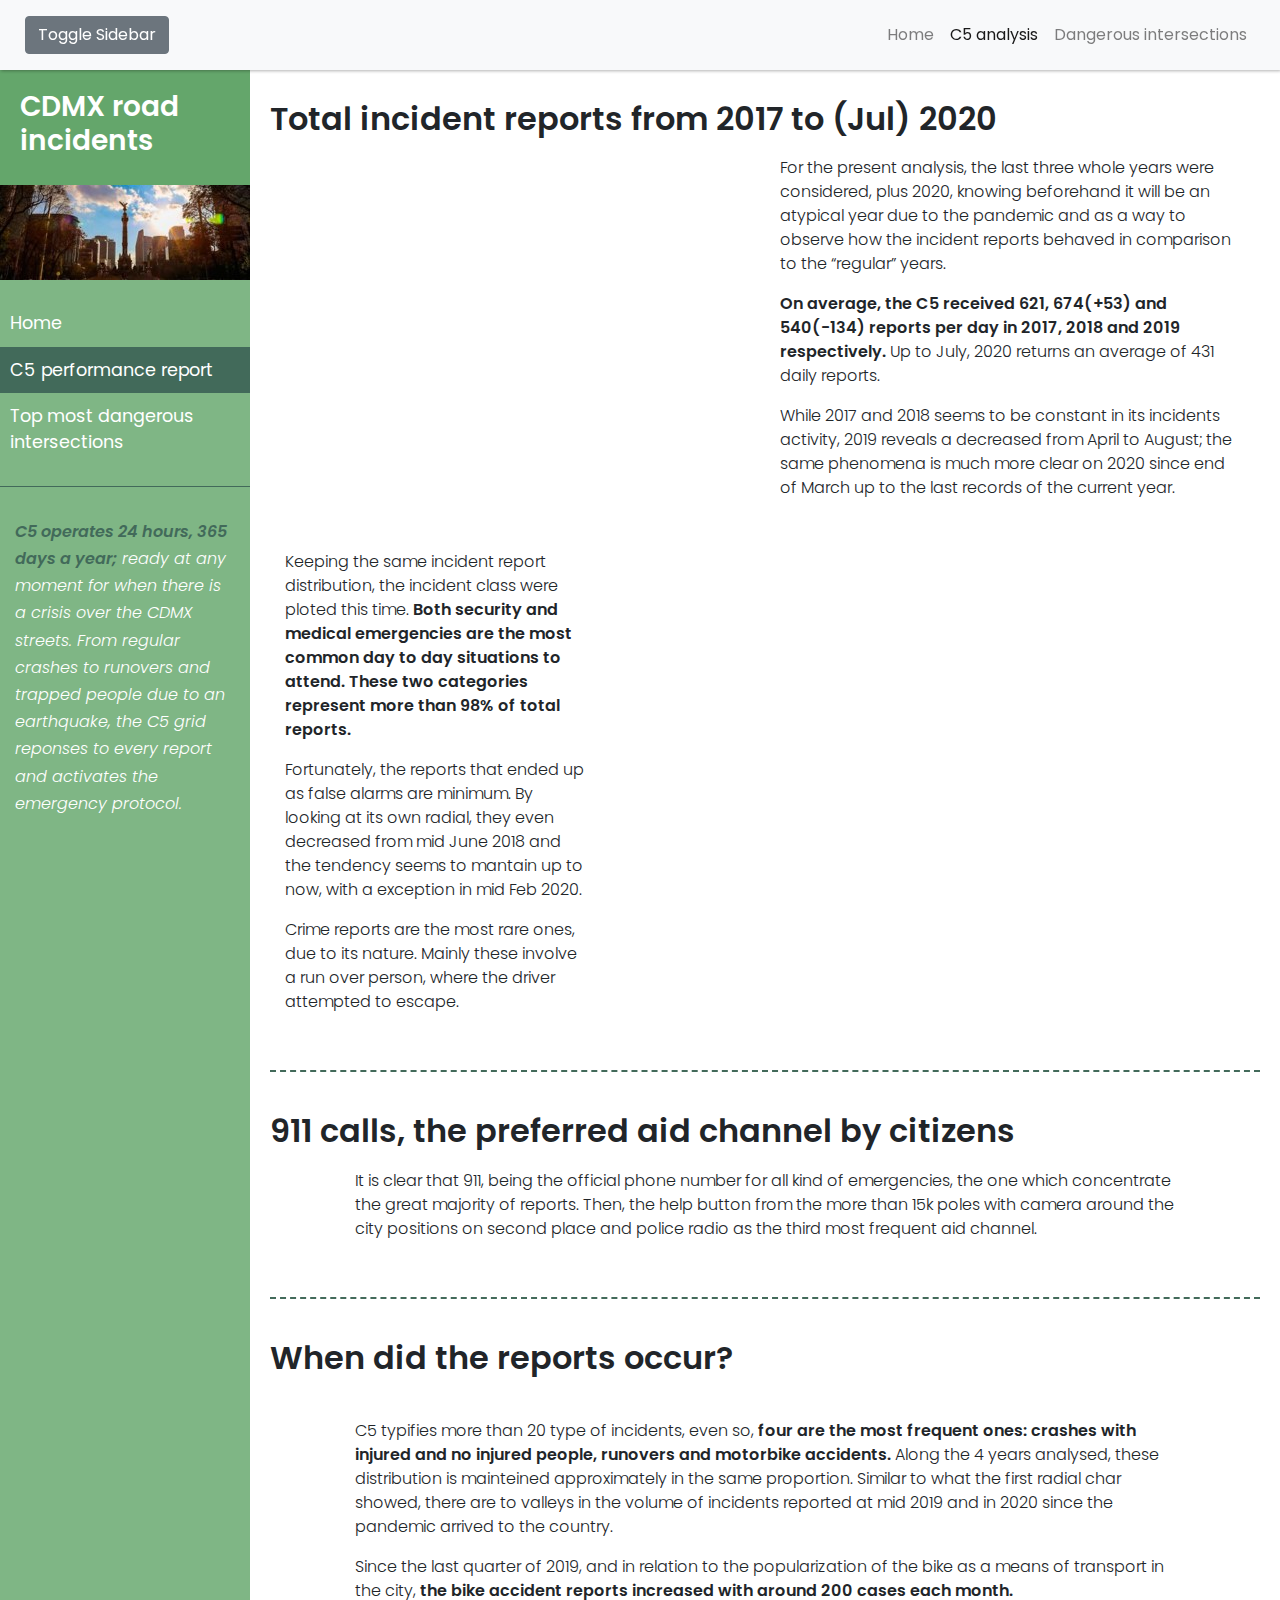
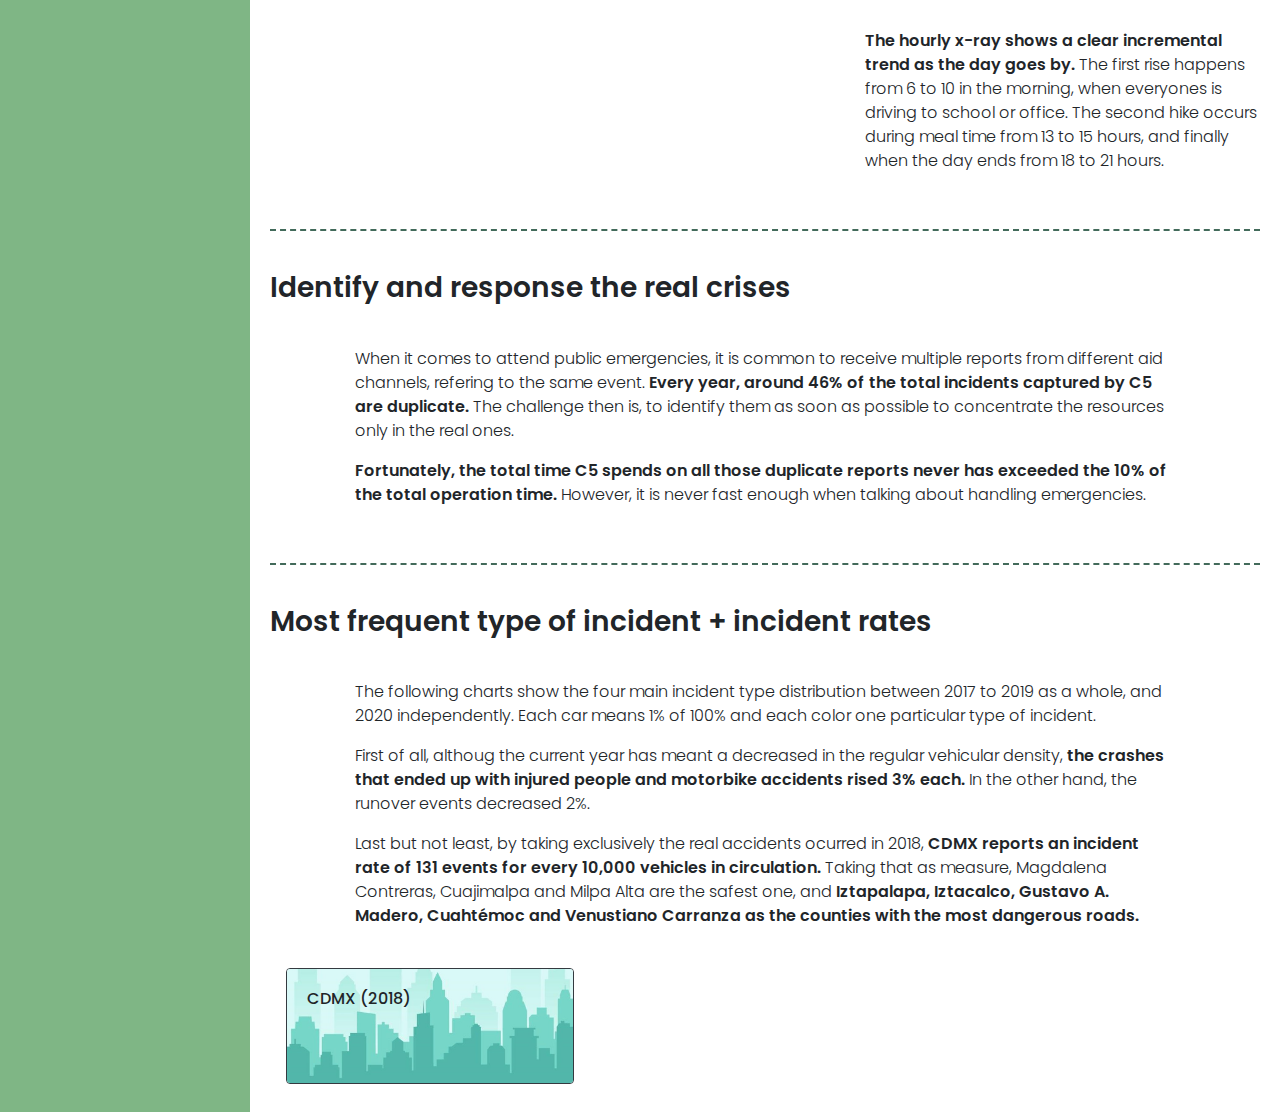
==== commit 68853eb1: "c5 analysis page" ====
--- a/analysis.html
+++ b/analysis.html
@@ -11,6 +11,8 @@
     <script src="https://code.jquery.com/jquery-3.5.1.slim.min.js" integrity="sha384-DfXdz2htPH0lsSSs5nCTpuj/zy4C+OGpamoFVy38MVBnE+IbbVYUew+OrCXaRkfj" crossorigin="anonymous"></script>
     <script src="https://cdn.jsdelivr.net/npm/popper.js@1.16.1/dist/umd/popper.min.js" integrity="sha384-9/reFTGAW83EW2RDu2S0VKaIzap3H66lZH81PoYlFhbGU+6BZp6G7niu735Sk7lN" crossorigin="anonymous"></script>
     <script src="https://stackpath.bootstrapcdn.com/bootstrap/4.5.2/js/bootstrap.min.js" integrity="sha384-B4gt1jrGC7Jh4AgTPSdUtOBvfO8shuf57BaghqFfPlYxofvL8/KUEfYiJOMMV+rV" crossorigin="anonymous"></script>
+    
+    <!-- D3 -->
     <script src="https://d3js.org/d3.v5.min.js"></script>
     <title>C5 analysis</title>
 </head>
@@ -20,7 +22,7 @@
 
         <!-- SIDEBAR -->
         <nav id="sidebar">
-            <div class="sidebar-header">
+            <div class="sidebar-header" style="margin-top: 70px;">
                 <h3>CDMX road incidents</h3>
             </div>
             <img src="static/assets/cdmx2.jpg" alt="">
@@ -36,10 +38,10 @@
                 </li>
             </ul>
             <div>
-                <p>CDMX is sheltered under the program <b style="color: #426A5A; font-weight: 600;">"Safe City"</b>, where the command, 
-                    control and citizen contact center, known as <b style="color: #426A5A; font-weight: 600;">C5</b>, monitors the metropolis 
-                    through surveillance cameras and emergency calls to provide an agile response 
-                    in road crisis situations.
+                <p><b style="color: #426A5A; font-weight: 600;">C5 operates 24 hours, 365 days a year;</b> ready at any moment for when there is a 
+                    crisis over the CDMX streets. From regular crashes to runovers and trapped
+                     people due to an earthquake, the C5 grid reponses to every report and activates 
+                     the emergency protocol.
                 </p>
             </div>
         </nav>
@@ -47,7 +49,7 @@
         <!-- PAGE CONTENT -->
         <div id="content">
             <!-- NAVBAR-->
-            <nav class="navbar navbar-expand-lg navbar-light bg-light">
+            <nav class="navbar navbar-expand-lg navbar-light bg-light fixed-top">
                 <div class="container-fluid">
                     <button type="button" id="sidebarCollapse" class="btn btn-secondary">
                         <span>Toggle Sidebar</span>
@@ -81,7 +83,7 @@
 
                 <div class="row">
                     <div class="col-md-6">
-                        <div class='tableauPlaceholder' id='viz1598676730925' style='position: relative'><noscript><a href='#'><img alt=' ' src='https:&#47;&#47;public.tableau.com&#47;static&#47;images&#47;Ra&#47;Radials_FV&#47;radial_year&#47;1_rss.png' style='border: none' /></a></noscript><object class='tableauViz'  style='display:none;'><param name='host_url' value='https%3A%2F%2Fpublic.tableau.com%2F' /> <param name='embed_code_version' value='3' /> <param name='site_root' value='' /><param name='name' value='Radials_FV&#47;radial_year' /><param name='tabs' value='no' /><param name='toolbar' value='no' /><param name='static_image' value='https:&#47;&#47;public.tableau.com&#47;static&#47;images&#47;Ra&#47;Radials_FV&#47;radial_year&#47;1.png' /> <param name='animate_transition' value='yes' /><param name='display_static_image' value='no' /><param name='display_spinner' value='no' /><param name='display_overlay' value='no' /><param name='display_count' value='no' /><param name='language' value='en' /><param name='filter' value='publish=no' /></object></div>                <script type='text/javascript'>                    var divElement = document.getElementById('viz1598676730925');                    var vizElement = divElement.getElementsByTagName('object')[0];                    vizElement.style.width='507px';vizElement.style.height='507px';                    var scriptElement = document.createElement('script');                    scriptElement.src = 'https://public.tableau.com/javascripts/api/viz_v1.js';                    vizElement.parentNode.insertBefore(scriptElement, vizElement);                </script>
+                        <div class='tableauPlaceholder' id='viz1599076212128' style='position: relative'><noscript><a href='#'><img alt=' ' src='https:&#47;&#47;public.tableau.com&#47;static&#47;images&#47;Ra&#47;Radials_FV&#47;radial_year&#47;1_rss.png' style='border: none' /></a></noscript><object class='tableauViz'  style='display:none;'><param name='host_url' value='https%3A%2F%2Fpublic.tableau.com%2F' /> <param name='embed_code_version' value='3' /> <param name='site_root' value='' /><param name='name' value='Radials_FV&#47;radial_year' /><param name='tabs' value='no' /><param name='toolbar' value='yes' /><param name='static_image' value='https:&#47;&#47;public.tableau.com&#47;static&#47;images&#47;Ra&#47;Radials_FV&#47;radial_year&#47;1.png' /> <param name='animate_transition' value='yes' /><param name='display_static_image' value='yes' /><param name='display_spinner' value='yes' /><param name='display_overlay' value='yes' /><param name='display_count' value='yes' /><param name='language' value='es' /><param name='filter' value='publish=yes' /></object></div>                <script type='text/javascript'>                    var divElement = document.getElementById('viz1599076212128');                    var vizElement = divElement.getElementsByTagName('object')[0];                    vizElement.style.width='507px';vizElement.style.height="507px";                    var scriptElement = document.createElement('script');                    scriptElement.src = 'https://public.tableau.com/javascripts/api/viz_v1.js';                    vizElement.parentNode.insertBefore(scriptElement, vizElement);                </script>
                     </div>
                     <div class="col-md-6 my-auto">
                         <p>
@@ -108,7 +110,7 @@
                         </p>
                     </div>
                     <div class="col-md-8">
-                        <div class='tableauPlaceholder' id='viz1598669235668' style='position: relative'><noscript><a href='#'><img alt=' ' src='https:&#47;&#47;public.tableau.com&#47;static&#47;images&#47;Ra&#47;Radials_FV&#47;radial_class&#47;1_rss.png' style='border: none' /></a></noscript><object class='tableauViz'  style='display:none;'><param name='host_url' value='https%3A%2F%2Fpublic.tableau.com%2F' /> <param name='embed_code_version' value='3' /> <param name='site_root' value='' /><param name='name' value='Radials_FV&#47;radial_class' /><param name='tabs' value='no' /><param name='toolbar' value='yes' /><param name='static_image' value='https:&#47;&#47;public.tableau.com&#47;static&#47;images&#47;Ra&#47;Radials_FV&#47;radial_class&#47;1.png' /> <param name='animate_transition' value='yes' /><param name='display_static_image' value='yes' /><param name='display_spinner' value='yes' /><param name='display_overlay' value='yes' /><param name='display_count' value='yes' /><param name='language' value='en' /><param name='filter' value='publish=yes' /></object></div>                <script type='text/javascript'>                    var divElement = document.getElementById('viz1598669235668');                    var vizElement = divElement.getElementsByTagName('object')[0];                    vizElement.style.width='100%';vizElement.style.height=(divElement.offsetWidth*0.75)+'px';                    var scriptElement = document.createElement('script');                    scriptElement.src = 'https://public.tableau.com/javascripts/api/viz_v1.js';                    vizElement.parentNode.insertBefore(scriptElement, vizElement);                </script>
+                        <div class='tableauPlaceholder' id='viz1599076283250' style='position: relative'><noscript><a href='#'><img alt=' ' src='https:&#47;&#47;public.tableau.com&#47;static&#47;images&#47;Ra&#47;Radials_FV&#47;radial_class&#47;1_rss.png' style='border: none' /></a></noscript><object class='tableauViz'  style='display:none;'><param name='host_url' value='https%3A%2F%2Fpublic.tableau.com%2F' /> <param name='embed_code_version' value='3' /> <param name='site_root' value='' /><param name='name' value='Radials_FV&#47;radial_class' /><param name='tabs' value='no' /><param name='toolbar' value='yes' /><param name='static_image' value='https:&#47;&#47;public.tableau.com&#47;static&#47;images&#47;Ra&#47;Radials_FV&#47;radial_class&#47;1.png' /> <param name='animate_transition' value='yes' /><param name='display_static_image' value='yes' /><param name='display_spinner' value='yes' /><param name='display_overlay' value='yes' /><param name='display_count' value='yes' /><param name='language' value='es' /></object></div>                <script type='text/javascript'>                    var divElement = document.getElementById('viz1599076283250');                    var vizElement = divElement.getElementsByTagName('object')[0];                    vizElement.style.width='100%';vizElement.style.height=(divElement.offsetWidth*0.75)+'px';                    var scriptElement = document.createElement('script');                    scriptElement.src = 'https://public.tableau.com/javascripts/api/viz_v1.js';                    vizElement.parentNode.insertBefore(scriptElement, vizElement);                </script>
                     </div>
                 </div>
             </div>
@@ -132,7 +134,7 @@
             <h2>When did the reports occur?</h2>
             <div class="row">
                 <div class="col-md-12 mx-auto">
-                    <div class='tableauPlaceholder' id='viz1598839045244' style='position: relative'><noscript><a href='#'><img alt=' ' src='https:&#47;&#47;public.tableau.com&#47;static&#47;images&#47;cd&#47;cdmx_incidents_1720&#47;emergency_month&#47;1_rss.png' style='border: none' /></a></noscript><object class='tableauViz'  style='display:none;'><param name='host_url' value='https%3A%2F%2Fpublic.tableau.com%2F' /> <param name='embed_code_version' value='3' /> <param name='site_root' value='' /><param name='name' value='cdmx_incidents_1720&#47;emergency_month' /><param name='tabs' value='no' /><param name='toolbar' value='yes' /><param name='static_image' value='https:&#47;&#47;public.tableau.com&#47;static&#47;images&#47;cd&#47;cdmx_incidents_1720&#47;emergency_month&#47;1.png' /> <param name='animate_transition' value='yes' /><param name='display_static_image' value='yes' /><param name='display_spinner' value='yes' /><param name='display_overlay' value='yes' /><param name='display_count' value='yes' /><param name='language' value='en' /><param name='filter' value='publish=yes' /></object></div>                <script type='text/javascript'>                    var divElement = document.getElementById('viz1598839045244');                    var vizElement = divElement.getElementsByTagName('object')[0];                    vizElement.style.width='100%';vizElement.style.height=(divElement.offsetWidth*0.4)+'px';                    var scriptElement = document.createElement('script');                    scriptElement.src = 'https://public.tableau.com/javascripts/api/viz_v1.js';                    vizElement.parentNode.insertBefore(scriptElement, vizElement);                </script>
+                    <div class='tableauPlaceholder' id='viz1599083144516' style='position: relative'><noscript><a href='#'><img alt=' ' src='https:&#47;&#47;public.tableau.com&#47;static&#47;images&#47;cd&#47;cdmx_incidents_1720&#47;emergency_month&#47;1_rss.png' style='border: none' /></a></noscript><object class='tableauViz'  style='display:none;'><param name='host_url' value='https%3A%2F%2Fpublic.tableau.com%2F' /> <param name='embed_code_version' value='3' /> <param name='site_root' value='' /><param name='name' value='cdmx_incidents_1720&#47;emergency_month' /><param name='tabs' value='no' /><param name='toolbar' value='yes' /><param name='static_image' value='https:&#47;&#47;public.tableau.com&#47;static&#47;images&#47;cd&#47;cdmx_incidents_1720&#47;emergency_month&#47;1.png' /> <param name='animate_transition' value='yes' /><param name='display_static_image' value='yes' /><param name='display_spinner' value='yes' /><param name='display_overlay' value='yes' /><param name='display_count' value='yes' /><param name='language' value='en' /></object></div>                <script type='text/javascript'>                    var divElement = document.getElementById('viz1599083144516');                    var vizElement = divElement.getElementsByTagName('object')[0];                    vizElement.style.width='100%';vizElement.style.height=(divElement.offsetWidth*0.4)+'px';                    var scriptElement = document.createElement('script');                    scriptElement.src = 'https://public.tableau.com/javascripts/api/viz_v1.js';                    vizElement.parentNode.insertBefore(scriptElement, vizElement);                </script>
                 </div>
             </div>
             <br>
@@ -162,12 +164,12 @@
             <h3>Identify and response the real crises</h3>
             <div class="row">
                 <div class="col-md-12">
-                    <div class='tableauPlaceholder' id='viz1598849347809' style='position: relative'><noscript><a href='#'><img alt=' ' src='https:&#47;&#47;public.tableau.com&#47;static&#47;images&#47;cd&#47;cdmx_incidents_1720&#47;_reports&#47;1_rss.png' style='border: none' /></a></noscript><object class='tableauViz'  style='display:none;'><param name='host_url' value='https%3A%2F%2Fpublic.tableau.com%2F' /> <param name='embed_code_version' value='3' /> <param name='site_root' value='' /><param name='name' value='cdmx_incidents_1720&#47;_reports' /><param name='tabs' value='no' /><param name='toolbar' value='yes' /><param name='static_image' value='https:&#47;&#47;public.tableau.com&#47;static&#47;images&#47;cd&#47;cdmx_incidents_1720&#47;_reports&#47;1.png' /> <param name='animate_transition' value='yes' /><param name='display_static_image' value='yes' /><param name='display_spinner' value='yes' /><param name='display_overlay' value='yes' /><param name='display_count' value='yes' /><param name='language' value='en' /><param name='filter' value='publish=yes' /></object></div>                <script type='text/javascript'>                    var divElement = document.getElementById('viz1598849347809');                    var vizElement = divElement.getElementsByTagName('object')[0];                    vizElement.style.width='100%';vizElement.style.height=(divElement.offsetWidth*0.31)+'px';                    var scriptElement = document.createElement('script');                    scriptElement.src = 'https://public.tableau.com/javascripts/api/viz_v1.js';                    vizElement.parentNode.insertBefore(scriptElement, vizElement);                </script>
+                    <div class='tableauPlaceholder' id='viz1599083263383' style='position: relative'><noscript><a href='#'><img alt=' ' src='https:&#47;&#47;public.tableau.com&#47;static&#47;images&#47;cd&#47;cdmx_incidents_1720&#47;_reports&#47;1_rss.png' style='border: none' /></a></noscript><object class='tableauViz'  style='display:none;'><param name='host_url' value='https%3A%2F%2Fpublic.tableau.com%2F' /> <param name='embed_code_version' value='3' /> <param name='site_root' value='' /><param name='name' value='cdmx_incidents_1720&#47;_reports' /><param name='tabs' value='no' /><param name='toolbar' value='yes' /><param name='static_image' value='https:&#47;&#47;public.tableau.com&#47;static&#47;images&#47;cd&#47;cdmx_incidents_1720&#47;_reports&#47;1.png' /> <param name='animate_transition' value='yes' /><param name='display_static_image' value='yes' /><param name='display_spinner' value='yes' /><param name='display_overlay' value='yes' /><param name='display_count' value='yes' /><param name='language' value='en' /></object></div>                <script type='text/javascript'>                    var divElement = document.getElementById('viz1599083263383');                    var vizElement = divElement.getElementsByTagName('object')[0];                    vizElement.style.width='100%';vizElement.style.height="335px";                    var scriptElement = document.createElement('script');                    scriptElement.src = 'https://public.tableau.com/javascripts/api/viz_v1.js';                    vizElement.parentNode.insertBefore(scriptElement, vizElement);                </script>
                 </div>
             </div>
             <div class="row">
                 <div class="col-md-12">
-                    <div class='tableauPlaceholder' id='viz1598849731793' style='position: relative'><noscript><a href='#'><img alt=' ' src='https:&#47;&#47;public.tableau.com&#47;static&#47;images&#47;cd&#47;cdmx_incidents_1720&#47;_time&#47;1_rss.png' style='border: none' /></a></noscript><object class='tableauViz'  style='display:none;'><param name='host_url' value='https%3A%2F%2Fpublic.tableau.com%2F' /> <param name='embed_code_version' value='3' /> <param name='site_root' value='' /><param name='name' value='cdmx_incidents_1720&#47;_time' /><param name='tabs' value='no' /><param name='toolbar' value='yes' /><param name='static_image' value='https:&#47;&#47;public.tableau.com&#47;static&#47;images&#47;cd&#47;cdmx_incidents_1720&#47;_time&#47;1.png' /> <param name='animate_transition' value='yes' /><param name='display_static_image' value='yes' /><param name='display_spinner' value='yes' /><param name='display_overlay' value='yes' /><param name='display_count' value='yes' /><param name='language' value='en' /><param name='filter' value='publish=yes' /></object></div>                <script type='text/javascript'>                    var divElement = document.getElementById('viz1598849731793');                    var vizElement = divElement.getElementsByTagName('object')[0];                    vizElement.style.width='100%';vizElement.style.height=(divElement.offsetWidth*0.31)+'px';                    var scriptElement = document.createElement('script');                    scriptElement.src = 'https://public.tableau.com/javascripts/api/viz_v1.js';                    vizElement.parentNode.insertBefore(scriptElement, vizElement);                </script>
+                    <div class='tableauPlaceholder' id='viz1599083321809' style='position: relative'><noscript><a href='#'><img alt=' ' src='https:&#47;&#47;public.tableau.com&#47;static&#47;images&#47;cd&#47;cdmx_incidents_1720&#47;_time&#47;1_rss.png' style='border: none' /></a></noscript><object class='tableauViz'  style='display:none;'><param name='host_url' value='https%3A%2F%2Fpublic.tableau.com%2F' /> <param name='embed_code_version' value='3' /> <param name='site_root' value='' /><param name='name' value='cdmx_incidents_1720&#47;_time' /><param name='tabs' value='no' /><param name='toolbar' value='yes' /><param name='static_image' value='https:&#47;&#47;public.tableau.com&#47;static&#47;images&#47;cd&#47;cdmx_incidents_1720&#47;_time&#47;1.png' /> <param name='animate_transition' value='yes' /><param name='display_static_image' value='yes' /><param name='display_spinner' value='yes' /><param name='display_overlay' value='yes' /><param name='display_count' value='yes' /><param name='language' value='en' /></object></div>                <script type='text/javascript'>                    var divElement = document.getElementById('viz1599083321809');                    var vizElement = divElement.getElementsByTagName('object')[0];                    vizElement.style.width='100%';vizElement.style.height="335px";                    var scriptElement = document.createElement('script');                    scriptElement.src = 'https://public.tableau.com/javascripts/api/viz_v1.js';                    vizElement.parentNode.insertBefore(scriptElement, vizElement);                </script>
                 </div>
             </div>
             <div class="row">
@@ -188,11 +190,10 @@
             <div class="row">
                 <div class="col-md-1"></div>
                 <div class="col-md-5">
-                    <div class='tableauPlaceholder' id='viz1598720124982' style='position: relative'><noscript><a href='#'><img alt=' ' src='https:&#47;&#47;public.tableau.com&#47;static&#47;images&#47;wa&#47;waffle_incidents&#47;waffle17-19&#47;1_rss.png' style='border: none' /></a></noscript><object class='tableauViz'  style='display:none;'><param name='host_url' value='https%3A%2F%2Fpublic.tableau.com%2F' /> <param name='embed_code_version' value='3' /> <param name='site_root' value='' /><param name='name' value='waffle_incidents&#47;waffle17-19' /><param name='tabs' value='no' /><param name='toolbar' value='yes' /><param name='static_image' value='https:&#47;&#47;public.tableau.com&#47;static&#47;images&#47;wa&#47;waffle_incidents&#47;waffle17-19&#47;1.png' /> <param name='animate_transition' value='yes' /><param name='display_static_image' value='yes' /><param name='display_spinner' value='yes' /><param name='display_overlay' value='yes' /><param name='display_count' value='yes' /><param name='language' value='es' /><param name='filter' value='publish=yes' /></object></div>                <script type='text/javascript'>                    var divElement = document.getElementById('viz1598720124982');                    var vizElement = divElement.getElementsByTagName('object')[0];                    vizElement.style.width='100%';vizElement.style.height=(divElement.offsetWidth*1)+'px';                    var scriptElement = document.createElement('script');                    scriptElement.src = 'https://public.tableau.com/javascripts/api/viz_v1.js';                    vizElement.parentNode.insertBefore(scriptElement, vizElement);                </script>
-
+                    <div class='tableauPlaceholder' id='viz1599084180672' style='position: relative'><noscript><a href='#'><img alt=' ' src='https:&#47;&#47;public.tableau.com&#47;static&#47;images&#47;wa&#47;waffle_incidents&#47;waffle17-19&#47;1_rss.png' style='border: none' /></a></noscript><object class='tableauViz'  style='display:none;'><param name='host_url' value='https%3A%2F%2Fpublic.tableau.com%2F' /> <param name='embed_code_version' value='3' /> <param name='site_root' value='' /><param name='name' value='waffle_incidents&#47;waffle17-19' /><param name='tabs' value='no' /><param name='toolbar' value='yes' /><param name='static_image' value='https:&#47;&#47;public.tableau.com&#47;static&#47;images&#47;wa&#47;waffle_incidents&#47;waffle17-19&#47;1.png' /> <param name='animate_transition' value='yes' /><param name='display_static_image' value='yes' /><param name='display_spinner' value='yes' /><param name='display_overlay' value='yes' /><param name='display_count' value='yes' /><param name='language' value='es' /><param name='filter' value='publish=yes' /></object></div>                <script type='text/javascript'>                    var divElement = document.getElementById('viz1599084180672');                    var vizElement = divElement.getElementsByTagName('object')[0];                    vizElement.style.width='100%';vizElement.style.height=(divElement.offsetWidth*1)+'px';                    var scriptElement = document.createElement('script');                    scriptElement.src = 'https://public.tableau.com/javascripts/api/viz_v1.js';                    vizElement.parentNode.insertBefore(scriptElement, vizElement);                </script>
                 </div>
                 <div class="col-md-5">
-                    <div class='tableauPlaceholder' id='viz1598720246708' style='position: relative'><noscript><a href='#'><img alt=' ' src='https:&#47;&#47;public.tableau.com&#47;static&#47;images&#47;wa&#47;waffle_incidents&#47;waffle20&#47;1_rss.png' style='border: none' /></a></noscript><object class='tableauViz'  style='display:none;'><param name='host_url' value='https%3A%2F%2Fpublic.tableau.com%2F' /> <param name='embed_code_version' value='3' /> <param name='site_root' value='' /><param name='name' value='waffle_incidents&#47;waffle20' /><param name='tabs' value='no' /><param name='toolbar' value='yes' /><param name='static_image' value='https:&#47;&#47;public.tableau.com&#47;static&#47;images&#47;wa&#47;waffle_incidents&#47;waffle20&#47;1.png' /> <param name='animate_transition' value='yes' /><param name='display_static_image' value='yes' /><param name='display_spinner' value='yes' /><param name='display_overlay' value='yes' /><param name='display_count' value='yes' /><param name='language' value='es' /><param name='filter' value='publish=yes' /></object></div>                <script type='text/javascript'>                    var divElement = document.getElementById('viz1598720246708');                    var vizElement = divElement.getElementsByTagName('object')[0];                    vizElement.style.width='100%';vizElement.style.height=(divElement.offsetWidth*1)+'px';                    var scriptElement = document.createElement('script');                    scriptElement.src = 'https://public.tableau.com/javascripts/api/viz_v1.js';                    vizElement.parentNode.insertBefore(scriptElement, vizElement);                </script>
+                    <div class='tableauPlaceholder' id='viz1599084228924' style='position: relative'><noscript><a href='#'><img alt=' ' src='https:&#47;&#47;public.tableau.com&#47;static&#47;images&#47;wa&#47;waffle_incidents&#47;waffle20&#47;1_rss.png' style='border: none' /></a></noscript><object class='tableauViz'  style='display:none;'><param name='host_url' value='https%3A%2F%2Fpublic.tableau.com%2F' /> <param name='embed_code_version' value='3' /> <param name='site_root' value='' /><param name='name' value='waffle_incidents&#47;waffle20' /><param name='tabs' value='no' /><param name='toolbar' value='yes' /><param name='static_image' value='https:&#47;&#47;public.tableau.com&#47;static&#47;images&#47;wa&#47;waffle_incidents&#47;waffle20&#47;1.png' /> <param name='animate_transition' value='yes' /><param name='display_static_image' value='yes' /><param name='display_spinner' value='yes' /><param name='display_overlay' value='yes' /><param name='display_count' value='yes' /><param name='language' value='es' /></object></div>                <script type='text/javascript'>                    var divElement = document.getElementById('viz1599084228924');                    var vizElement = divElement.getElementsByTagName('object')[0];                    vizElement.style.width='100%';vizElement.style.height=(divElement.offsetWidth*1)+'px';                    var scriptElement = document.createElement('script');                    scriptElement.src = 'https://public.tableau.com/javascripts/api/viz_v1.js';                    vizElement.parentNode.insertBefore(scriptElement, vizElement);                </script>
                 </div>
                 <div class="col-md-1"></div>
             </div>
@@ -232,7 +233,7 @@
             });
         });
     </script>
-    <script src="static/rates_county18.json"></script>
+    <script src="static/data/rates_county18.json"></script>
     <script src="static/js/index.js"></script>
 
 </body>
--- a/static/css/style.css
+++ b/static/css/style.css
@@ -1,5 +1,12 @@
 @import url('https://fonts.googleapis.com/css2?family=Poppins:ital,wght@0,100;0,200;0,300;0,400;0,500;0,600;0,700;1,200;1,300;1,400&display=swap');
 
+
+#mapid,
+body,
+html {
+  width: 100%;
+  height: 800px;
+}
 
 body {
     font-family: 'Poppins', sans-serif;
@@ -43,7 +50,7 @@
 .line {
     width: 100%;
     height: 1px;
-    border-bottom: 2px dashed #F2C57C;
+    border-bottom: 2px dashed #426A5A;
     margin: 40px 0;
 }
 
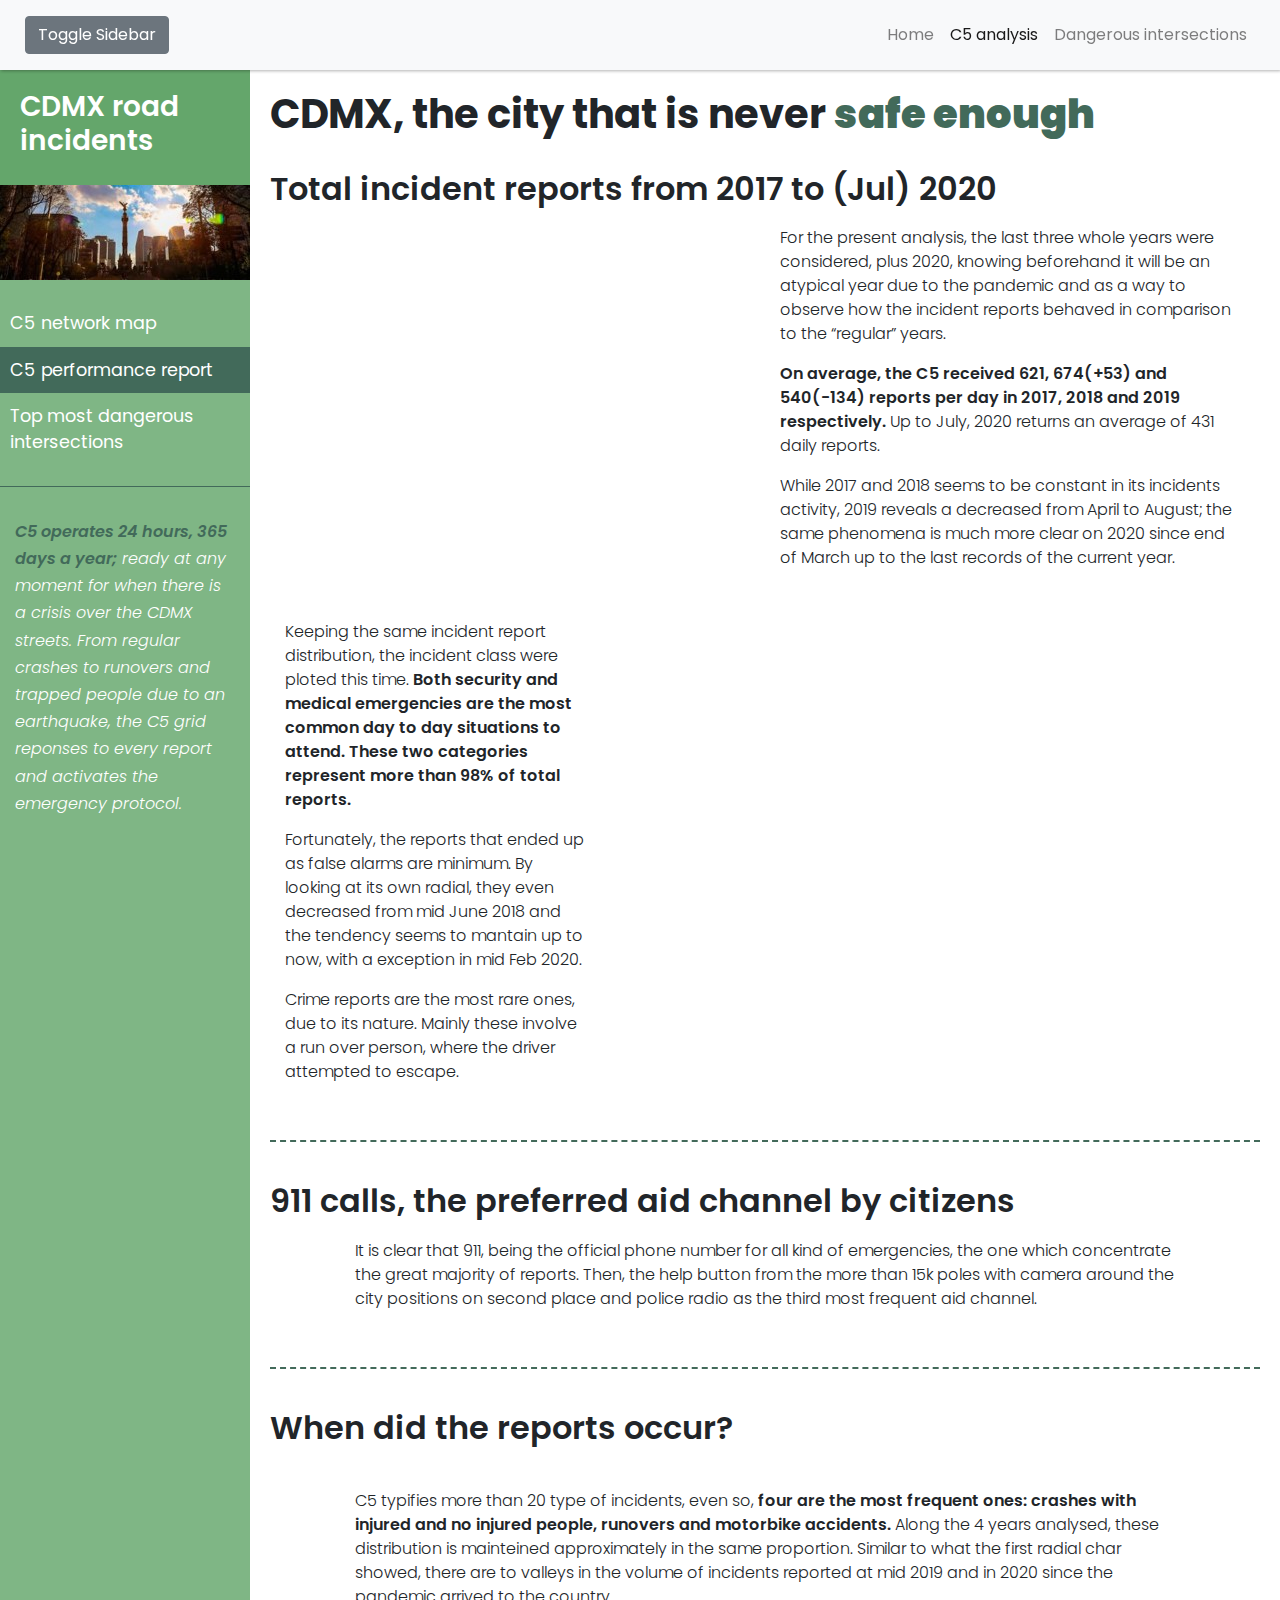
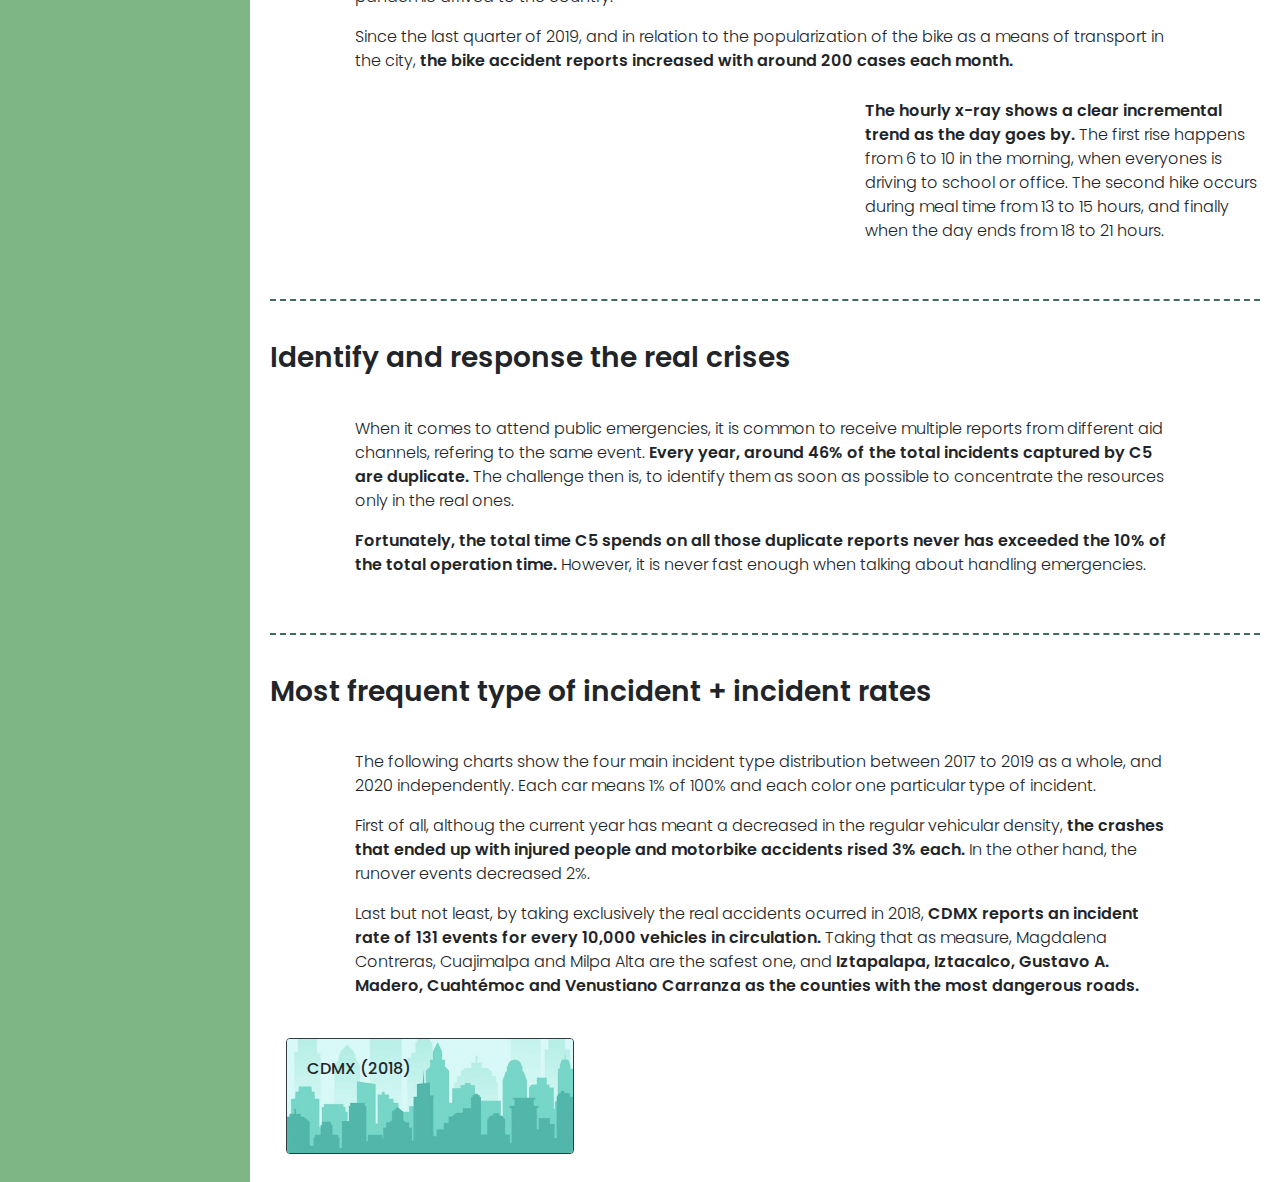
==== commit 648cc2d8: "header adjustment" ====
--- a/analysis.html
+++ b/analysis.html
@@ -28,7 +28,7 @@
             <img src="static/assets/cdmx2.jpg" alt="">
             <ul class="list-unstyled components">
                 <li>
-                    <a href="#">Home</a>
+                    <a href="#">C5 network map</a>
                 </li>
                 <li class="active">
                     <a href="#">C5 performance report</a>
@@ -76,7 +76,7 @@
 
             <!-- C5 ANALYSIS-->
 
-            <h1>CDMX, the city that is never safe enough</h1>
+            <h1 style="margin-top: 70px;"> CDMX, the city that is never <b style="color: #426A5A;">safe enough</b></h1>
             <br>
             <h2>Total incident reports from 2017 to (Jul) 2020</h2>
             <div class="container">
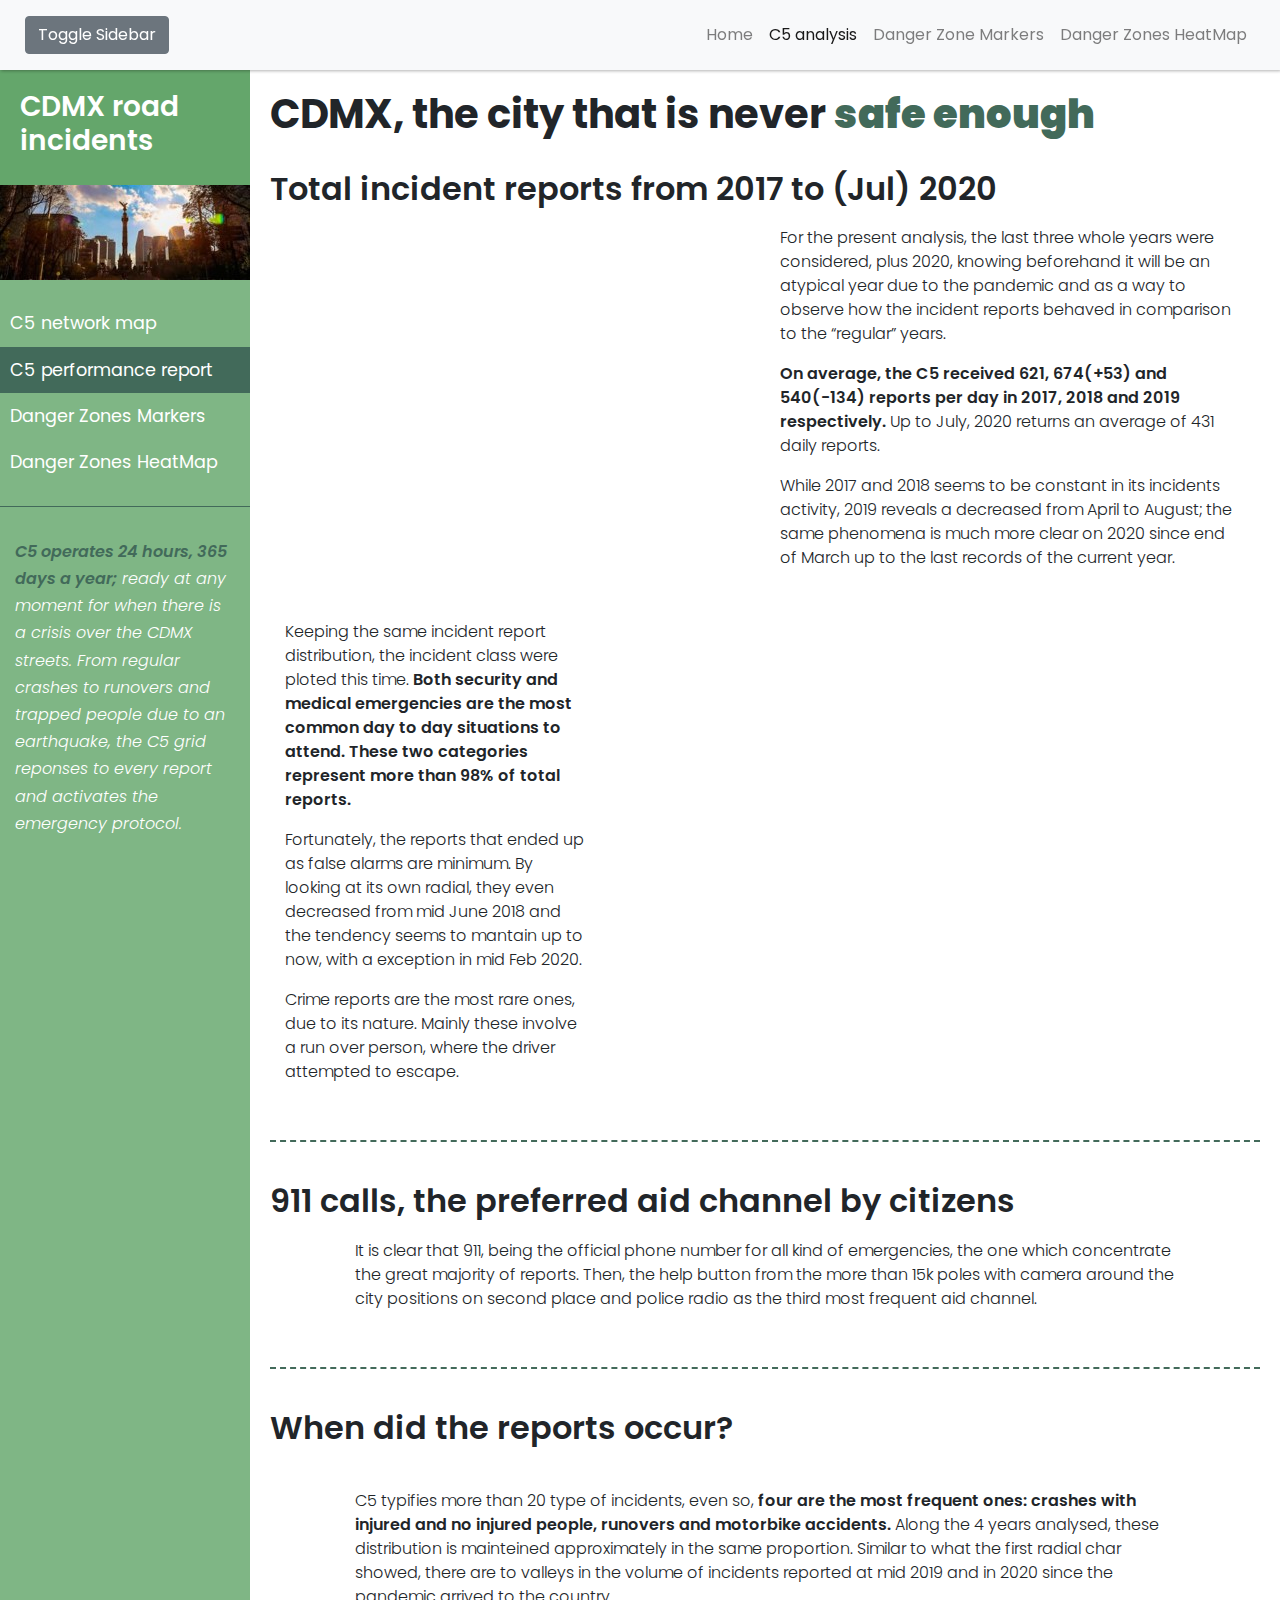
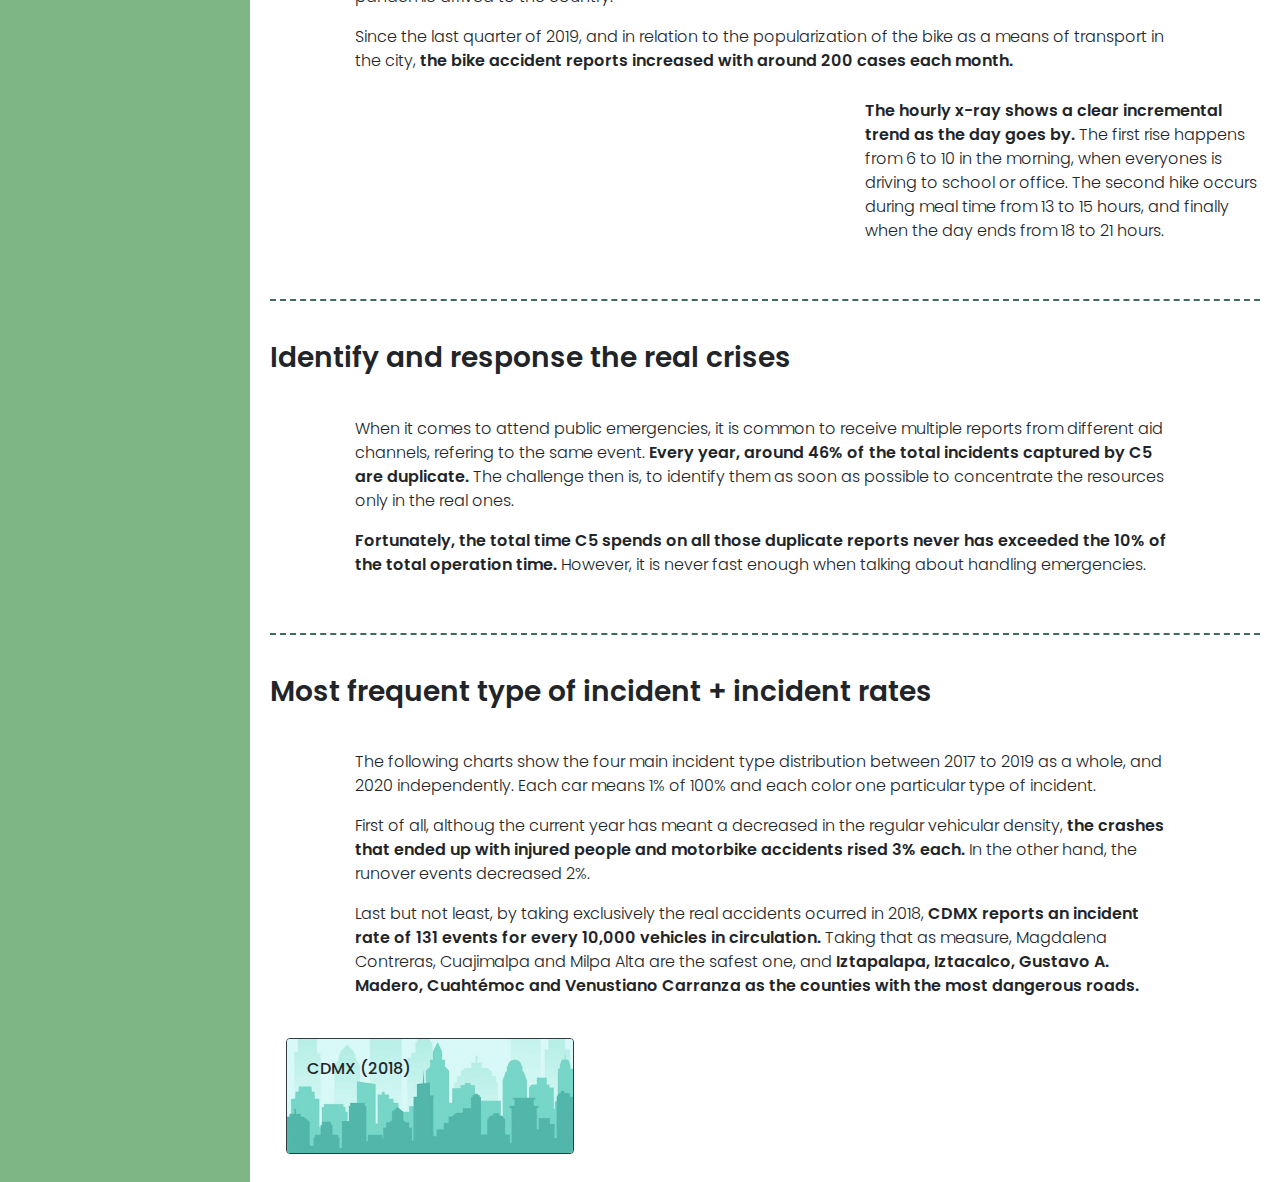
==== commit bb75ea70: "html files navigation update" ====
--- a/analysis.html
+++ b/analysis.html
@@ -28,13 +28,16 @@
             <img src="static/assets/cdmx2.jpg" alt="">
             <ul class="list-unstyled components">
                 <li>
-                    <a href="#">C5 network map</a>
+                    <a href="index.html">C5 network map</a>
                 </li>
                 <li class="active">
-                    <a href="#">C5 performance report</a>
+                    <a href="analysis.html">C5 performance report</a>
                 </li>
                 <li>
-                    <a href="#">Top most dangerous intersections</a>
+                    <a href="dangerous.html">Danger Zones Markers</a>
+                </li>
+                <li>
+                    <a href="dangerous-heat.html">Danger Zones HeatMap</a>
                 </li>
             </ul>
             <div>
@@ -61,13 +64,16 @@
                     <div class="collapse navbar-collapse" id="navbarSupportedContent">
                         <ul class="nav navbar-nav ml-auto">
                             <li class="nav-item">
-                                <a class="nav-link" href="#">Home</a>
-                            </li>
-                            <li class="nav-item active">
-                                <a class="nav-link" href="#">C5 analysis</a>
+                                <a class="nav-link" href="index.html">Home</a>
                             </li>
                             <li class="nav-item">
-                                <a class="nav-link" href="#">Dangerous intersections</a>
+                                <a class="nav-link active" href="analysis.html">C5 analysis</a>
+                            </li>
+                            <li class="nav-item">
+                                <a class="nav-link" href="dangerous.html">Danger Zone Markers</a>
+                            </li>
+                            <li>
+                                <a class="nav-link" href="dangerous-heat.html">Danger Zones HeatMap</a>
                             </li>
                         </ul>
                     </div>
--- a/static/css/style.css
+++ b/static/css/style.css
@@ -2,6 +2,8 @@
 
 
 #mapid,
+#map-canvas,
+#map,
 body,
 html {
   width: 100%;
